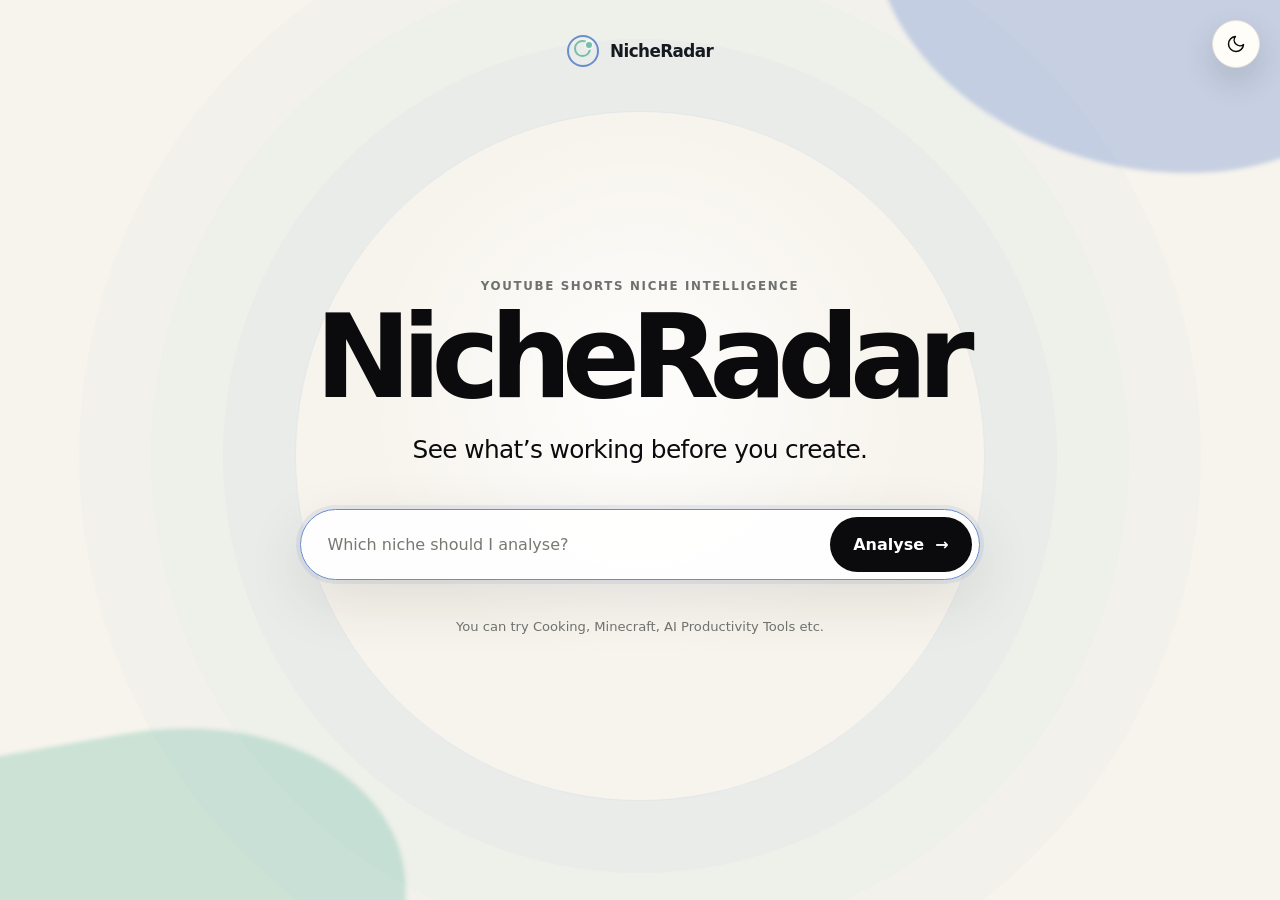
==== frontend/index.html @ 2f698042 "chore: removed unfinished navigation items" ====
<!doctype html>
<html lang="en">
  <head>
    <meta charset="UTF-8" />
    <meta name="viewport" content="width=device-width, initial-scale=1" />
    <meta
      name="description"
      content="NicheRadar reveals the YouTube Shorts performing best in a niche."
    />
    <title>NicheRadar</title>

    <script>
      (() => {
        const storageKey = "nicheradar-theme";
        const systemTheme = window.matchMedia(
          "(prefers-color-scheme: dark)",
        ).matches
          ? "dark"
          : "light";

        try {
          const savedTheme = window.localStorage.getItem(storageKey);

          document.documentElement.dataset.theme =
            savedTheme === "light" || savedTheme === "dark"
              ? savedTheme
              : systemTheme;
        } catch {
          document.documentElement.dataset.theme = systemTheme;
        }
      })();
    </script>

    <link rel="stylesheet" href="styles.css" />
    <script src="app.js" defer></script>
  </head>

  <body>
    <button
      id="theme-toggle"
      class="theme-toggle"
      type="button"
      aria-label="Switch to dark mode"
      aria-pressed="false"
      title="Switch to dark mode"
    >
      <svg
        class="theme-icon theme-icon-sun"
        viewBox="0 0 24 24"
        aria-hidden="true"
      >
        <circle cx="12" cy="12" r="4"></circle>
        <path
          d="
            M12 2v2
            M12 20v2
            M4.93 4.93l1.42 1.42
            M17.66 17.66l1.41 1.41
            M2 12h2
            M20 12h2
            M4.93 19.07l1.42-1.41
            M17.66 6.34l1.41-1.41
          "
        ></path>
      </svg>

      <svg
        class="theme-icon theme-icon-moon"
        viewBox="0 0 24 24"
        aria-hidden="true"
      >
        <path
          d="
            M21 12.79
            A9 9 0 1 1 11.21 3
            A7 7 0 0 0 21 12.79
          "
        ></path>
      </svg>
    </button>

    <main>
      <section id="landing-view" class="landing-view" aria-labelledby="landing-title">
        <div class="landing-blob landing-blob-blue" aria-hidden="true"></div>
        <div class="landing-blob landing-blob-green" aria-hidden="true"></div>

        <header class="landing-header">
          <a class="brand" href="#" aria-label="NicheRadar home">
            <span class="radar-mark" aria-hidden="true"><span></span></span>
            <span>NicheRadar</span>
          </a>
        </header>

        <div class="landing-content">
          <div class="radar-rings" aria-hidden="true"></div>
          <p class="eyebrow">YouTube Shorts niche intelligence</p>
          <h1 id="landing-title">NicheRadar</h1>
          <p class="tagline">See what&rsquo;s working before you create.</p>

          <form id="niche-form" class="niche-form" novalidate>
            <label class="sr-only" for="niche-input">
              Which niche should I analyse?
            </label>
            <input
              id="niche-input"
              name="niche"
              type="text"
              placeholder="Which niche should I analyse?"
              autocomplete="off"
              autofocus
            />
            <button id="start-analysis-button" type="submit">
              <span id="start-analysis-button-label" class="start-analysis-label">
                Analyse
              </span>
              <span class="button-arrow" aria-hidden="true">&rarr;</span>
            </button>
          </form>

          <p id="form-error" class="form-error" role="alert"></p>
          <p class="search-hint">You can try Cooking, Minecraft, AI Productivity Tools etc.</p>
        </div>
      </section>

      <section id="review-view" class="review-view" aria-labelledby="review-title" hidden>
        <div class="review-shell">
          <header class="review-header">
            <a class="brand" href="#" data-home-link aria-label="NicheRadar home">
              <span class="radar-mark" aria-hidden="true"><span></span></span>
              <span>NicheRadar</span>
            </a>
            <button id="review-back-button" class="quiet-button" type="button">
              &larr; Change niche
            </button>
          </header>

          <div class="review-card">
            <p class="eyebrow">One quick check</p>
            <h1 id="review-title">Shape the search</h1>
            <p class="review-intro">
              Your original niche stays locked. Keep any of the suggested searches,
              remove the ones you do not need, or add your own — up to five in total.
            </p>

            <form id="query-review-form" novalidate>
              <div class="review-summary">
                <div>
                  <span>Analysing</span>
                  <strong id="review-niche">Marvel</strong>
                </div>
                <p id="query-count" aria-live="polite">1 to 5 queries allowed</p>
              </div>

              <div id="review-query-list" class="review-query-list"></div>

              <div class="add-query-row">
                <label class="sr-only" for="new-query-input">Add another query</label>
                <input
                  id="new-query-input"
                  type="text"
                  placeholder="Add a different search angle"
                  autocomplete="off"
                />
                <button id="add-query-button" type="button">Add query</button>
              </div>

              <p id="review-error" class="form-error review-error" role="alert"></p>

              <button id="run-analysis-button" class="run-analysis-button" type="submit">
                <span id="run-analysis-button-label">Use these queries</span>
                <span aria-hidden="true">&rarr;</span>
              </button>
            </form>
          </div>
        </div>
      </section>

      <dialog
        id="relevance-dialog"
        class="relevance-dialog"
        aria-labelledby="relevance-dialog-title"
        aria-describedby="relevance-dialog-description"
      >
        <div class="relevance-dialog-card">
          <p class="eyebrow">Query check</p>

          <h2 id="relevance-dialog-title">
            No clear relation found
          </h2>

          <p
            id="relevance-dialog-description"
            class="relevance-dialog-description"
          >
            One or more searches may not be related to your original niche.
          </p>

          <div
            id="relevance-warning-list"
            class="relevance-warning-list"
          ></div>

          <p class="relevance-dialog-note">
            Keeping unrelated searches may make the final results less useful.
          </p>

          <div class="relevance-dialog-actions">
            <button
              id="edit-relevance-queries-button"
              class="quiet-button"
              type="button"
            >
              Back to queries
            </button>

            <button
              id="continue-despite-warning-button"
              class="continue-warning-button"
              type="button"
            >
              Continue anyway
              <span aria-hidden="true">&rarr;</span>
            </button>
          </div>
        </div>
      </dialog>

      <section id="dashboard-view" class="dashboard-view" hidden>
        <aside class="sidebar">
          <a class="brand" href="#" aria-label="NicheRadar home">
            <span class="radar-mark" aria-hidden="true"><span></span></span>
            <span>NicheRadar</span>
          </a>

          <nav class="sidebar-nav" aria-label="NicheRadar navigation">
            <button id="new-analysis-button" class="new-analysis-button" type="button">
              <span aria-hidden="true">+</span>
              New analysis
            </button>
            <button class="nav-button active" type="button">
              <span aria-hidden="true"></span>
              Results
            </button>
          </nav>

          <button class="about-button" type="button">
            <span aria-hidden="true">i</span>
            About
          </button>
        </aside>

        <div class="dashboard-content">
          <header class="dashboard-header">
            <div>
              <p class="eyebrow">Niche analysis</p>
              <h1 id="dashboard-title">Marvel</h1>
              <p>What&rsquo;s moving in this niche right now.</p>
            </div>
            <button id="mobile-new-analysis" class="mobile-new-analysis" type="button">
              New analysis
            </button>
          </header>

          <section class="query-section" aria-labelledby="query-heading">
            <div class="section-heading">
              <h2 id="query-heading">Search queries used</h2>
              <span id="approved-query-count">0 approved</span>
            </div>
            <div id="query-list" class="query-list"></div>
          </section>

          <section
            class="score-panel"
            aria-labelledby="score-panel-heading"
          >
            <h2
              id="score-panel-heading"
              class="eyebrow score-panel-heading"
            >
              Niche virality
            </h2>

            <div class="score-overview">
              <article class="score-column virality-score-column">
                <div class="score-name-row">
                  <h3>Virality Score</h3>

                  <span class="score-info">
                    <button
                      class="score-info-button"
                      type="button"
                      aria-label="What is the Virality Score?"
                      aria-describedby="virality-score-tooltip"
                    >
                      i
                    </button>

                    <span
                      id="virality-score-tooltip"
                      class="score-tooltip"
                      role="tooltip"
                    >
                      Measures current niche momentum using breakout activity,
                      viewing velocity, exceptional performances and creator
                      diversity.
                    </span>
                  </span>
                </div>

                <div class="score-number">
                  <strong id="virality-score-value">—</strong>
                  <span>/ 100</span>
                </div>

                <p
                  id="virality-score-label"
                  class="score-status virality-score-status"
                >
                  Waiting for results
                </p>

                <div
                  id="virality-score-progress"
                  class="score-progress"
                  role="progressbar"
                  aria-label="Virality Score"
                  aria-valuemin="0"
                  aria-valuemax="100"
                  aria-valuenow="0"
                >
                  <span id="virality-score-progress-fill"></span>
                </div>
              </article>

              <div class="score-divider" aria-hidden="true"></div>

              <article class="score-column confidence-score-column">
                <div class="score-name-row">
                  <h3>Confidence Score</h3>

                  <span class="score-info score-info-right">
                    <button
                      class="score-info-button confidence-info-button"
                      type="button"
                      aria-label="What is the Confidence Score?"
                      aria-describedby="confidence-score-tooltip"
                    >
                      i
                    </button>

                    <span
                      id="confidence-score-tooltip"
                      class="score-tooltip"
                      role="tooltip"
                    >
                      Shows how reliable the virality score is based on the
                      amount and completeness of the data analysed.
                    </span>
                  </span>
                </div>

                <div class="score-number confidence-score-number">
                  <strong id="confidence-score-value">—</strong>
                  <span>/ 100</span>
                </div>

                <p
                  id="confidence-score-label"
                  class="score-status confidence-score-status"
                >
                  Waiting for results
                </p>

                <div
                  id="confidence-score-progress"
                  class="score-progress confidence-score-progress"
                  role="progressbar"
                  aria-label="Confidence Score"
                  aria-valuemin="0"
                  aria-valuemax="100"
                  aria-valuenow="0"
                >
                  <span id="confidence-score-progress-fill"></span>
                </div>
              </article>
            </div>

            <p id="virality-score-summary" class="virality-score-summary">
              NicheRadar will summarise the current niche momentum here.
            </p>

            <details id="score-breakdown" class="score-breakdown">
              <summary>
                <span class="show-breakdown-label">
                  View score breakdown
                </span>

                <span class="hide-breakdown-label">
                  Hide score breakdown
                </span>

                <span class="breakdown-chevron" aria-hidden="true">
                  &#8964;
                </span>
              </summary>

              <div class="score-breakdown-grid">
                <article class="breakdown-item">
                  <div class="breakdown-heading">
                    <h3>Breakout opportunity</h3>

                    <strong>
                      <span id="breakout-score-points">0</span>/40
                    </strong>
                  </div>

                  <p id="breakout-score-detail">
                    No breakout information available.
                  </p>
                </article>

                <article class="breakdown-item">
                  <div class="breakdown-heading">
                    <h3>View velocity</h3>

                    <strong>
                      <span id="velocity-score-points">0</span>/30
                    </strong>
                  </div>

                  <p id="velocity-score-detail">
                    No viewing-velocity information available.
                  </p>
                </article>

                <article class="breakdown-item">
                  <div class="breakdown-heading">
                    <h3>Exceptional performance</h3>

                    <strong>
                      <span id="exceptional-score-points">0</span>/15
                    </strong>
                  </div>

                  <p id="exceptional-score-detail">
                    No exceptional-performance information available.
                  </p>
                </article>

                <article class="breakdown-item">
                  <div class="breakdown-heading">
                    <h3>Creator diversity</h3>

                    <strong>
                      <span id="diversity-score-points">0</span>/15
                    </strong>
                  </div>

                  <p id="diversity-score-detail">
                    No creator-diversity information available.
                  </p>
                </article>
              </div>
            </details>
          </section>

          <section class="stats-grid" aria-label="Analysis highlights">
            <article class="stat-card videos-stat">
              <span class="stat-icon mixed-icon" aria-hidden="true">&#9673;</span>
              <div>
                <p>Videos considered</p>
                <strong id="videos-considered-count">0</strong>
              </div>
            </article>
            <article class="stat-card breakout-stat">
              <span class="stat-icon breakout-icon" aria-hidden="true">&#8599;</span>
              <div>
                <p>Breakout highlights</p>
                <strong id="breakout-count">0</strong>
              </div>
            </article>
            <article class="stat-card exceptional-stat">
              <span class="stat-icon exceptional-icon" aria-hidden="true">&#9733;</span>
              <div>
                <p>Exceptional highlights</p>
                <strong id="exceptional-count">0</strong>
              </div>
            </article>
          </section>

          <section class="results-section" aria-labelledby="results-heading">
            <div class="results-heading-row">
              <div>
                <p class="eyebrow">Ranked by views per day</p>
                <h2 id="results-heading">Top-performing Short candidates</h2>
              </div>

              <div class="color-legend" aria-label="Performance color legend">
                <span class="breakout-key"><i></i>Breakout</span>
                <span class="exceptional-key"><i></i>Exceptional</span>
              </div>
            </div>

            <div class="results-table" role="table" aria-label="Top video results">
              <div class="table-header" role="row">
                <span>Rank</span>
                <span>Video</span>
                <span>Views</span>
                <span>Views/day</span>
                <span>Subscribers</span>
                <span>Multiplier</span>
              </div>
              <div id="result-list" class="result-list"></div>
            </div>
          </section>
        </div>
      </section>
    </main>
  </body>
</html>
---- frontend/styles.css ----
:root {
  color-scheme: light;

  --ink: #0b0b0d;
  --muted: #6f716f;
  --canvas: #f7f4ed;
  --panel: #fffdf8;
  --line: #e5e0d6;
  --exceptional: #6b8cce;
  --exceptional-soft: #dfe8f8;
  --breakout: #78c0a8;
  --breakout-soft: #deeee7;
    /*
   * Virality and Confidence Score colours.
   *
   * Virality reuses the existing breakout green.
   * Confidence uses a warm gold that remains readable in both themes.
   */
  --confidence: #d6b56d;
  --confidence-soft: #f3e8c7;
  --confidence-text: #76570f;
  --score-track: #d8ddd9;
  --tooltip-surface: #242428;
  --tooltip-text: #fffdf8;
  --inverse-text: #ffffff;
  --thumbnail-detail: #ffffff;
  --floating-shadow: rgba(11, 11, 13, 0.14);
  --field-background: #ffffff;
  --field-text: #0b0b0d;
  --field-placeholder: #777971;
  --field-caret: #0b0b0d;
  --sidebar-surface: rgba(255, 253, 248, 0.72);
  --danger: #8d423c;
  --danger-soft: #f2e7e1;
  --landing-glow: rgba(255, 255, 255, 0.86);
  --search-surface: rgba(255, 255, 255, 0.94);
  --search-border: rgba(11, 11, 13, 0.12);
  --search-shadow: 0 20px 60px rgba(58, 53, 42, 0.12);
  --search-focus-shadow:
    0 20px 60px rgba(58, 53, 42, 0.12),
    0 0 0 4px rgba(107, 140, 206, 0.13);
  --search-button-background: #0b0b0d;
  --search-button-hover: #242428;
  --search-button-text: #ffffff;
  --search-button-divider: transparent;
  --review-surface: rgba(255, 253, 248, 0.94);
  --review-shadow: 0 28px 80px rgba(58, 53, 42, 0.1);
  --exceptional-text: #344e82;
  --breakout-text: #315f50;
  --navigation-text: #4c4d4b;
  --query-chip-text: #555653;
  --error-text: #9c3f3f;
  --locked-gradient-angle: 100deg;
  --locked-exceptional-border: rgba(107, 140, 206, 0.28);
  --locked-breakout-border: rgba(120, 192, 168, 0.5);
}

html[data-theme="dark"] {
  color-scheme: dark;

  --ink: #f7f4ed;
  --muted: #b8b4aa;
  --canvas: #0b0b0d;
  --panel: #151518;
  --line: #353238;
  --exceptional-soft: #202c45;
  --breakout-soft: #1e3831;
  --inverse-text: #1b1b1f;
  --floating-shadow: rgba(0, 0, 0, 0.4);
  --field-background: #0b0b0d;
  --field-text: #f7f4ed;
  --field-placeholder: #92938d;
  --field-caret: #f7f4ed;
  --sidebar-surface: rgba(21, 21, 24, 0.96);
  --danger: #ff9b8f;
  --danger-soft: rgba(141, 66, 60, 0.28);
  --landing-glow: rgba(247, 244, 237, 0.08);
  --search-surface: #0b0b0d;
  --search-border: #353238;
  --search-shadow: none;
  --search-focus-shadow: 0 0 0 4px rgba(107, 140, 206, 0.18);
  --search-button-background: #0b0b0d;
  --search-button-hover: #151518;
  --search-button-text: #f7f4ed;
  --search-button-divider: #353238;
  --review-surface: #151518;
  --review-shadow: 0 1.5rem 4rem rgba(0, 0, 0, 0.4);
  --exceptional-text: #6b8cce;
  --breakout-text: #78c0a8;
  --navigation-text: #b8b4aa;
  --query-chip-text: #f7f4ed;
  --error-text: #ff9b8f;
  --locked-gradient-angle: 90deg;
  --locked-exceptional-border: rgba(107, 140, 206, 0.5);
  --locked-breakout-border: rgba(120, 192, 168, 0.55);
  --confidence-soft: #3b321e;
  --confidence-text: #d6b56d;
  --score-track: #2b2c2f;
  --tooltip-surface: #242428;
  --tooltip-text: #f7f4ed;
}

* {
  box-sizing: border-box;
}

html {
  background: var(--canvas);
}

body {
  margin: 0;
  background: var(--canvas);
  color: var(--ink);
  font-family:
    Inter,
    ui-sans-serif,
    system-ui,
    -apple-system,
    BlinkMacSystemFont,
    "Segoe UI",
    sans-serif;
}

button,
input {
  font: inherit;
}

button {
  color: inherit;
}

[hidden] {
  display: none !important;
}

.sr-only {
  position: absolute;
  width: 1px;
  height: 1px;
  padding: 0;
  margin: -1px;
  overflow: hidden;
  clip: rect(0, 0, 0, 0);
  white-space: nowrap;
  border: 0;
}

.brand {
  display: inline-flex;
  align-items: center;
  gap: 0.7rem;
  color: var(--ink);
  font-size: 1.05rem;
  font-weight: 750;
  letter-spacing: -0.035em;
  text-decoration: none;
}

.radar-mark {
  position: relative;
  display: inline-grid;
  width: 2rem;
  height: 2rem;
  place-items: center;
  border: 2px solid var(--exceptional);
  border-radius: 50%;
  box-shadow: inset 0 0 0 5px var(--canvas);
}

.radar-mark::before {
  width: 0.8rem;
  height: 0.8rem;
  border: 2px solid var(--breakout);
  border-radius: 50%;
  content: "";
}

.radar-mark::after {
  position: absolute;
  top: 0.18rem;
  right: 0.15rem;
  width: 0.38rem;
  height: 0.38rem;
  background: var(--breakout);
  border: 2px solid var(--panel);
  border-radius: 50%;
  content: "";
}

.landing-view {
  position: relative;
  min-height: 100vh;
  overflow: hidden;
  background:
    radial-gradient(
      circle at 50% 44%,
      var(--landing-glow),
      transparent 34%
    ),
    var(--canvas);
}

.landing-header {
  position: relative;
  z-index: 2;
  display: flex;
  justify-content: center;
  padding: 2.2rem 5vw;
}

.landing-content {
  position: relative;
  z-index: 2;
  display: flex;
  width: min(820px, 88vw);
  min-height: calc(100vh - 7rem);
  margin: 0 auto;
  padding: 3rem 0 8rem;
  flex-direction: column;
  align-items: center;
  justify-content: center;
  text-align: center;
}

.radar-rings {
  position: absolute;
  z-index: -1;
  width: min(690px, 85vw);
  aspect-ratio: 1;
  border: 1px solid rgba(107, 140, 206, 0.12);
  border-radius: 50%;
  box-shadow:
    0 0 0 72px rgba(107, 140, 206, 0.045),
    0 0 0 144px rgba(120, 192, 168, 0.035),
    0 0 0 216px rgba(107, 140, 206, 0.025);
}

.landing-blob {
  position: absolute;
  z-index: 0;
  width: 42vw;
  height: 30vw;
  opacity: 0.34;
  filter: blur(2px);
}

.landing-blob-blue {
  top: -17vw;
  right: -10vw;
  background: var(--exceptional);
  border-radius: 44% 0 58% 62%;
  transform: rotate(14deg);
}

.landing-blob-green {
  bottom: -17vw;
  left: -10vw;
  background: var(--breakout);
  border-radius: 0 48% 55% 42%;
  transform: rotate(-10deg);
}

.eyebrow {
  margin: 0 0 0.7rem;
  color: var(--muted);
  font-size: 0.74rem;
  font-weight: 750;
  letter-spacing: 0.14em;
  text-transform: uppercase;
}

.landing-content h1 {
  margin: 0;
  font-size: clamp(4.2rem, 9vw, 8.6rem);
  font-weight: 780;
  letter-spacing: -0.085em;
  line-height: 0.92;
}

.tagline {
  margin: 1.6rem 0 2.8rem;
  font-size: clamp(1.15rem, 2.1vw, 1.55rem);
  letter-spacing: -0.025em;
}

.niche-form {
  display: flex;
  width: min(680px, 100%);
  padding: 0.45rem;
  overflow: hidden;
  background: var(--search-surface);
  border: 1px solid var(--search-border);
  border-radius: 999px;
  box-shadow: var(--search-shadow);
}

.niche-form:focus-within {
  border-color: var(--exceptional);
  box-shadow: var(--search-focus-shadow);
}

.niche-form input {
  min-width: 0;
  padding: 0 1.2rem;
  flex: 1;
  background: transparent;
  border: 0;
  color: var(--field-text);
  caret-color: var(--field-caret);
  font-size: 1rem;
  outline: 0;
}

.niche-form input::placeholder {
  color: var(--field-placeholder);
  opacity: 1;
}

.niche-form button {
  display: inline-flex;
  min-height: 3.4rem;
  padding: 0 1.45rem;
  align-items: center;
  gap: 0.7rem;
  background: var(--search-button-background);
  border: 0;
  border-radius: 999px;
  box-shadow: inset 1px 0 0 var(--search-button-divider);
  color: var(--search-button-text);
  cursor: pointer;
  font-weight: 700;
  transition:
    transform 160ms ease,
    background 160ms ease;
}

.niche-form button:hover {
  background: var(--search-button-hover);
  transform: translateY(-1px);
}

.niche-form button:disabled {
  cursor: wait;
  opacity: 0.68;
  transform: none;
}

.form-error {
  min-height: 1.25rem;
  margin: 1rem 0 0;
  color: var(--error-text);
  font-size: 0.88rem;
  font-weight: 650;
}

.search-hint {
  margin: 0.2rem 0 0;
  color: var(--muted);
  font-size: 0.82rem;
}

.review-view {
  min-height: 100vh;
  padding: 2rem clamp(1rem, 5vw, 5rem) 4rem;
  background:
    radial-gradient(
      circle at 8% 12%,
      rgba(120, 192, 168, 0.18),
      transparent 26%
    ),
    radial-gradient(
      circle at 92% 88%,
      rgba(107, 140, 206, 0.16),
      transparent 29%
    ),
    var(--canvas);
}

.review-shell {
  width: min(860px, 100%);
  margin: 0 auto;
}

.review-header {
  display: flex;
  align-items: center;
  justify-content: space-between;
  gap: 1rem;
}

.quiet-button {
  padding: 0.65rem 0.9rem;
  background: transparent;
  border: 1px solid var(--line);
  border-radius: 999px;
  color: var(--muted);
  cursor: pointer;
  font-size: 0.84rem;
  font-weight: 650;
}

.quiet-button:hover {
  background: var(--panel);
  color: var(--ink);
}

.review-card {
  margin-top: clamp(2rem, 7vh, 5rem);
  padding: clamp(1.5rem, 5vw, 3.8rem);
  background: var(--review-surface);
  border: 1px solid var(--line);
  border-radius: 2rem;
  box-shadow: var(--review-shadow);
}

.review-card h1 {
  margin: 0;
  font-size: clamp(2.8rem, 7vw, 5.2rem);
  letter-spacing: -0.07em;
  line-height: 0.96;
}

.review-intro {
  max-width: 620px;
  margin: 1.1rem 0 2.2rem;
  color: var(--muted);
  line-height: 1.65;
}

.review-summary {
  display: flex;
  padding: 1rem 1.1rem;
  align-items: center;
  justify-content: space-between;
  gap: 1rem;
  background: linear-gradient(
    100deg,
    var(--breakout-soft),
    var(--exceptional-soft)
  );
  border-radius: 1rem;
}

.review-summary div {
  display: flex;
  flex-direction: column;
  gap: 0.15rem;
}

.review-summary span,
.review-summary p {
  margin: 0;
  color: var(--muted);
  font-size: 0.76rem;
}

.review-summary strong {
  font-size: 1.05rem;
  text-transform: capitalize;
}

.review-query-list {
  display: grid;
  margin-top: 1.2rem;
  gap: 0.65rem;
}

.review-query-item {
  display: grid;
  grid-template-columns: 2rem minmax(0, 1fr) auto;
  align-items: center;
  gap: 0.7rem;
}

.query-number {
  display: grid;
  width: 2rem;
  height: 2rem;
  place-items: center;
  background: var(--exceptional-soft);
  border-radius: 50%;
  color: var(--exceptional-text);
  font-size: 0.72rem;
  font-weight: 800;
}

.review-query-item:nth-child(even) .query-number {
  background: var(--breakout-soft);
  color: var(--breakout-text);
}

.review-query-item input,
.add-query-row input {
  width: 100%;
  min-width: 0;
  padding: 0.9rem 1rem;
  background: var(--field-background);
  border: 1px solid var(--line);
  border-radius: 0.85rem;
  color: var(--field-text);
  caret-color: var(--field-caret);
  outline: 0;
}

.review-query-item input::placeholder,
.add-query-row input::placeholder {
  color: var(--field-placeholder);
  opacity: 1;
}

.review-query-item input:focus,
.add-query-row input:focus {
  border-color: var(--exceptional);
  box-shadow: 0 0 0 3px rgba(107, 140, 206, 0.12);
}

.review-query-item input.locked-query-input {
  background: linear-gradient(
    var(--locked-gradient-angle),
    var(--breakout-soft),
    var(--exceptional-soft)
  );
  border-color: var(--locked-exceptional-border);
  color: var(--ink);
  cursor: not-allowed;
  font-weight: 700;
}

.review-query-item input.locked-query-input:focus {
  border-color: var(--locked-exceptional-border);
  box-shadow: none;
}

.locked-query-badge {
  display: inline-flex;
  padding: 0.55rem 0.7rem;
  align-items: center;
  justify-content: center;
  background: var(--breakout-soft);
  border: 1px solid var(--locked-breakout-border);
  border-radius: 0.7rem;
  color: var(--breakout-text);
  font-size: 0.7rem;
  font-weight: 750;
}

.remove-query-button {
  padding: 0.75rem;
  background: transparent;
  border: 0;
  border-radius: 0.7rem;
  color: var(--muted);
  cursor: pointer;
  font-size: 0.8rem;
}

.remove-query-button:hover,
.remove-query-button:focus-visible {
  background: var(--danger-soft);
  color: var(--danger);
}

.add-query-row {
  display: grid;
  margin-top: 0.85rem;
  grid-template-columns: minmax(0, 1fr) auto;
  gap: 0.65rem;
}

.add-query-row button {
  padding: 0 1rem;
  background: var(--breakout-soft);
  border: 1px solid rgba(120, 192, 168, 0.5);
  border-radius: 0.85rem;
  cursor: pointer;
  font-weight: 700;
}

.add-query-row button:disabled {
  cursor: not-allowed;
  opacity: 0.45;
}

.review-error {
  margin-bottom: 0.35rem;
}

.run-analysis-button {
  display: flex;
  width: 100%;
  min-height: 3.5rem;
  padding: 0 1.25rem;
  align-items: center;
  justify-content: center;
  gap: 0.65rem;
  background: var(--ink);
  border: 0;
  border-radius: 999px;
  color: var(--inverse-text);
  cursor: pointer;
  font-weight: 750;
}

.run-analysis-button:disabled {
  cursor: not-allowed;
  opacity: 0.42;
}

.review-query-item input:disabled,
.remove-query-button:disabled,
.quiet-button:disabled {
  cursor: wait;
  opacity: 0.55;
}

.dashboard-view {
  display: grid;
  min-height: 100vh;
  grid-template-columns: 230px minmax(0, 1fr);
}

.sidebar {
  position: sticky;
  top: 0;
  display: flex;
  height: 100vh;
  padding: 2rem 1.35rem;
  flex-direction: column;
  background: var(--sidebar-surface);
  border-right: 1px solid var(--line);
  backdrop-filter: blur(18px);
}

.sidebar .brand {
  padding: 0 0.7rem;
}

.sidebar-nav {
  display: flex;
  margin-top: 3rem;
  flex-direction: column;
  gap: 0.42rem;
}

.sidebar button {
  width: 100%;
  border: 0;
  cursor: pointer;
  text-align: left;
}

.new-analysis-button {
  display: flex;
  margin-bottom: 0.75rem;
  padding: 0.88rem 1rem;
  align-items: center;
  gap: 0.7rem;
  background: var(--ink);
  border-radius: 0.8rem;
  color: var(--inverse-text);
  font-weight: 700;
}

.new-analysis-button > span {
  font-size: 1.2rem;
  font-weight: 400;
}

.nav-button,
.about-button {
  display: flex;
  padding: 0.8rem 1rem;
  align-items: center;
  gap: 0.8rem;
  background: transparent;
  border-radius: 0.75rem;
  color: var(--navigation-text);
  font-size: 0.9rem;
}

.nav-button:hover,
.about-button:hover {
  background: rgba(107, 140, 206, 0.1);
}

.nav-button.active {
  background: var(--exceptional-soft);
  color: var(--ink);
  font-weight: 700;
}

.nav-button > span {
  width: 0.5rem;
  height: 0.5rem;
  background: currentColor;
  border-radius: 50%;
  opacity: 0.62;
}

.about-button {
  margin-top: auto;
}

.about-button > span {
  display: grid;
  width: 1.15rem;
  height: 1.15rem;
  place-items: center;
  border: 1px solid currentColor;
  border-radius: 50%;
  font-size: 0.68rem;
  font-weight: 800;
}

.dashboard-content {
  width: min(1280px, 100%);
  margin: 0 auto;
  padding: 3.4rem clamp(1.5rem, 4vw, 4.5rem) 5rem;
}

.dashboard-header {
  display: flex;
  align-items: flex-start;
  justify-content: space-between;
  gap: 2rem;
}

.dashboard-header h1 {
  margin: 0;
  font-size: clamp(3.1rem, 6vw, 5.8rem);
  font-weight: 780;
  letter-spacing: -0.075em;
  line-height: 0.95;
  text-transform: capitalize;
}

.dashboard-header > div > p:last-child {
  margin: 1rem 0 0;
  color: var(--muted);
}

.mobile-new-analysis {
  display: none;
  padding: 0.75rem 1rem;
  background: var(--ink);
  border: 0;
  border-radius: 999px;
  color: var(--inverse-text);
  cursor: pointer;
  font-weight: 700;
}

.query-section {
  margin-top: 2.4rem;
}

.section-heading {
  display: flex;
  align-items: center;
  justify-content: space-between;
  gap: 1rem;
}

.section-heading h2 {
  margin: 0;
  font-size: 0.86rem;
}

.section-heading > span {
  color: var(--muted);
  font-size: 0.75rem;
}

.query-list {
  display: flex;
  margin-top: 0.8rem;
  flex-wrap: wrap;
  gap: 0.55rem;
}

.query-list span {
  padding: 0.56rem 0.8rem;
  background: var(--panel);
  border: 1px solid var(--line);
  border-radius: 999px;
  color: var(--query-chip-text);
  font-size: 0.76rem;
}

/*
 * Virality and Confidence Score panel
 */

.score-panel {
  margin-top: 2.2rem;
  padding: 1.6rem 1.7rem;
  background: var(--panel);
  border: 1px solid var(--line);
  border-radius: 1.2rem;
}

.score-panel-heading {
  margin-bottom: 1.15rem;
}

/*
 * Place the two overall scores next to each other.
 *
 * The narrow middle column belongs to the divider.
 */
.score-overview {
  display: grid;
  grid-template-columns:
    minmax(0, 1fr)
    1px
    minmax(0, 1fr);
  align-items: stretch;
  gap: 1.6rem;
}

.score-column {
  min-width: 0;
}

.score-divider {
  width: 1px;
  background: var(--line);
}

/*
 * Keep the score name and its information button together.
 */
.score-name-row {
  display: flex;
  align-items: center;
  gap: 0.5rem;
}

.score-name-row h3 {
  margin: 0;
  font-size: 0.92rem;
  font-weight: 700;
}

/*
 * Information tooltip
 *
 * .score-info is the positioning container.
 * The tooltip is positioned relative to this small container instead
 * of relative to the entire page.
 */
.score-info {
  position: relative;
  display: inline-flex;
  flex: 0 0 auto;
}

/*
 * The visible circular "i" button.
 */
.score-info-button {
  display: grid;
  width: 1.3rem;
  height: 1.3rem;
  padding: 0;
  place-items: center;
  background: transparent;
  border: 1px solid var(--breakout);
  border-radius: 50%;
  color: var(--breakout-text);
  cursor: help;
  font-size: 0.68rem;
  font-weight: 800;
  line-height: 1;
}

.confidence-info-button {
  border-color: var(--confidence);
  color: var(--confidence-text);
}

.score-info-button:hover {
  background: var(--breakout-soft);
}

.confidence-info-button:hover {
  background: var(--confidence-soft);
}

.score-info-button:focus-visible {
  outline: 2px solid var(--exceptional);
  outline-offset: 2px;
}

/*
 * The tooltip starts invisible.
 *
 * pointer-events: none means the hidden tooltip cannot block clicks
 * or interfere with nearby dashboard controls.
 */
.score-tooltip {
  position: absolute;
  z-index: 30;
  bottom: calc(100% + 0.7rem);
  left: 50%;
  width: 260px;
  padding: 0.75rem 0.85rem;
  background: var(--tooltip-surface);
  border: 1px solid var(--line);
  border-radius: 0.75rem;
  box-shadow: 0 0.8rem 2rem var(--floating-shadow);
  color: var(--tooltip-text);
  font-size: 0.75rem;
  font-weight: 500;
  line-height: 1.45;
  opacity: 0;
  pointer-events: none;
  transform: translate(-50%, 0.35rem);
  transition:
    opacity 150ms ease,
    transform 150ms ease,
    visibility 150ms ease;
  visibility: hidden;
}

/*
 * The Confidence tooltip is aligned to the right on larger screens.
 * This reduces the chance of it extending outside the panel.
 */
.score-info-right .score-tooltip {
  right: 0;
  left: auto;
  transform: translateY(0.35rem);
}

/*
 * Show the tooltip when:
 * - the mouse is over the information button;
 * - the button receives keyboard or touch focus.
 */
.score-info-button:hover + .score-tooltip,
.score-info-button:focus + .score-tooltip {
  opacity: 1;
  transform: translate(-50%, 0);
  visibility: visible;
}

.score-info-right .score-info-button:hover + .score-tooltip,
.score-info-right .score-info-button:focus + .score-tooltip {
  transform: translateY(0);
}

/*
 * Large score number and "/ 100" suffix.
 */
.score-number {
  display: flex;
  margin-top: 0.55rem;
  align-items: baseline;
  gap: 0.45rem;
}

.score-number strong {
  color: var(--breakout);
  font-size: clamp(2.5rem, 5vw, 3.5rem);
  font-weight: 780;
  letter-spacing: -0.065em;
  line-height: 1;
}

.score-number span {
  color: var(--muted);
  font-size: 1rem;
  font-weight: 650;
}

.confidence-score-number strong {
  color: var(--confidence);
}

/*
 * Human-readable labels such as "Strong" and "High confidence".
 */
.score-status {
  margin: 0.55rem 0 0;
  font-size: 0.82rem;
  font-weight: 750;
}

.virality-score-status {
  color: var(--breakout-text);
}

.confidence-score-status {
  color: var(--confidence-text);
}

/*
 * Progress bars
 *
 * The outer element is the neutral track.
 * JavaScript changes the width of the inner span.
 */
.score-progress {
  height: 0.48rem;
  margin-top: 0.55rem;
  overflow: hidden;
  background: var(--score-track);
  border-radius: 999px;
}

.score-progress > span {
  display: block;
  width: 0;
  height: 100%;
  background: var(--breakout);
  border-radius: inherit;
  transition: width 500ms ease;
}

.confidence-score-progress > span {
  background: var(--confidence);
}

/*
 * Short interpretation underneath both overall scores.
 */
.virality-score-summary {
  margin: 1.35rem 0 0;
  padding-top: 1.1rem;
  border-top: 1px solid var(--line);
  color: var(--muted);
  font-size: 0.86rem;
  line-height: 1.55;
}

/*
 * Collapsible score breakdown
 */

.score-breakdown {
  margin-top: 0.9rem;
}

.score-breakdown summary {
  display: flex;
  width: max-content;
  margin: 0 auto;
  padding: 0.5rem 0.7rem;
  align-items: center;
  gap: 0.45rem;
  border-radius: 0.55rem;
  color: var(--ink);
  cursor: pointer;
  font-size: 0.78rem;
  font-weight: 700;
  list-style: none;
}

.score-breakdown summary::-webkit-details-marker {
  display: none;
}

.score-breakdown summary:hover {
  background: var(--breakout-soft);
}

.score-breakdown summary:focus-visible {
  outline: 2px solid var(--exceptional);
  outline-offset: 2px;
}

/*
 * Only one of these labels appears at a time.
 */
.hide-breakdown-label {
  display: none;
}

.score-breakdown[open] .show-breakdown-label {
  display: none;
}

.score-breakdown[open] .hide-breakdown-label {
  display: inline;
}

/*
 * Rotate the small arrow when the dropdown opens.
 */
.breakdown-chevron {
  display: inline-block;
  color: var(--breakout-text);
  font-size: 1rem;
  transition: transform 180ms ease;
}

.score-breakdown[open] .breakdown-chevron {
  transform: rotate(180deg);
}

/*
 * Four Virality Score components.
 *
 * CSS Grid keeps all four equally sized on larger screens.
 */
.score-breakdown-grid {
  display: grid;
  margin-top: 0.9rem;
  grid-template-columns: repeat(4, minmax(0, 1fr));
  gap: 0.7rem;
}

.breakdown-item {
  min-width: 0;
  padding: 0.95rem;
  background: var(--canvas);
  border: 1px solid var(--line);
  border-radius: 0.85rem;
}

.breakdown-heading {
  display: flex;
  align-items: flex-start;
  justify-content: space-between;
  gap: 0.6rem;
}

.breakdown-heading h3 {
  margin: 0;
  font-size: 0.75rem;
  font-weight: 700;
  line-height: 1.35;
}

.breakdown-heading strong {
  flex: 0 0 auto;
  color: var(--breakout-text);
  font-size: 0.82rem;
}

.breakdown-item p {
  margin: 0.55rem 0 0;
  color: var(--muted);
  font-size: 0.72rem;
  line-height: 1.45;
}

.stats-grid {
  display: grid;
  margin-top: 2.2rem;
  grid-template-columns: repeat(3, minmax(0, 1fr));
  gap: 0.9rem;
}

.stat-card {
  display: flex;
  min-height: 118px;
  padding: 1.35rem;
  align-items: center;
  gap: 1rem;
  background: var(--panel);
  border: 1px solid var(--line);
  border-radius: 1.15rem;
}

.breakout-stat {
  background: linear-gradient(135deg, var(--panel), var(--breakout-soft));
  border-color: rgba(120, 192, 168, 0.42);
}

.exceptional-stat {
  background: linear-gradient(135deg, var(--panel), var(--exceptional-soft));
  border-color: rgba(107, 140, 206, 0.38);
}

.stat-icon {
  display: grid;
  width: 2.8rem;
  height: 2.8rem;
  flex: 0 0 auto;
  place-items: center;
  border-radius: 50%;
  font-size: 1.25rem;
  font-weight: 800;
}

.mixed-icon {
  background: linear-gradient(
    135deg,
    var(--exceptional-soft),
    var(--breakout-soft)
  );
}

.breakout-icon {
  background: var(--breakout);
}

.exceptional-icon {
  background: var(--exceptional);
}

.stat-card p {
  margin: 0 0 0.32rem;
  color: var(--muted);
  font-size: 0.77rem;
}

.stat-card strong {
  font-size: 1.75rem;
  letter-spacing: -0.055em;
}

.results-section {
  margin-top: 3.3rem;
}

.results-heading-row {
  display: flex;
  margin-bottom: 1.1rem;
  align-items: flex-end;
  justify-content: space-between;
  gap: 2rem;
}

.results-heading-row h2 {
  margin: 0;
  font-size: clamp(1.35rem, 2.6vw, 2rem);
  letter-spacing: -0.045em;
}

.color-legend {
  display: flex;
  gap: 0.55rem;
}

.color-legend span {
  display: inline-flex;
  padding: 0.55rem 0.72rem;
  align-items: center;
  gap: 0.5rem;
  border-radius: 0.65rem;
  font-size: 0.74rem;
  font-weight: 680;
}

.color-legend i {
  width: 0.68rem;
  height: 0.68rem;
  border-radius: 0.2rem;
}

.breakout-key {
  background: var(--breakout-soft);
}

.breakout-key i {
  background: var(--breakout);
}

.exceptional-key {
  background: var(--exceptional-soft);
}

.exceptional-key i {
  background: var(--exceptional);
}

.results-table,
.result-list {
  display: flex;
  flex-direction: column;
  gap: 0.62rem;
}

.table-header,
.result-row {
  display: grid;
  grid-template-columns:
    55px minmax(260px, 2.3fr)
    repeat(4, minmax(82px, 0.72fr));
  align-items: center;
  gap: 0.8rem;
}

.table-header {
  padding: 0 1rem 0.25rem;
  color: var(--muted);
  font-size: 0.65rem;
  font-weight: 760;
  letter-spacing: 0.07em;
  text-transform: uppercase;
}

.result-row {
  position: relative;
  min-height: 90px;
  padding: 0.72rem 1rem;
  background: var(--panel);
  border: 1px solid var(--line);
  border-radius: 1rem;
  cursor: pointer;
  transition:
    transform 160ms ease,
    box-shadow 160ms ease;
}

.result-row:hover {
  z-index: 1;
  box-shadow: 0 14px 35px rgba(45, 43, 36, 0.1);
  transform: translateY(-2px);
}

.breakout-row {
  background: var(--breakout-soft);
  border-color: rgba(120, 192, 168, 0.65);
}

.exceptional-row {
  background: var(--exceptional-soft);
  border-color: rgba(107, 140, 206, 0.62);
}

.result-rank {
  font-size: 1.25rem;
  text-align: center;
}

.result-video {
  display: flex;
  min-width: 0;
  align-items: center;
  gap: 0.85rem;
}

.thumbnail {
  position: relative;
  display: grid;
  width: 78px;
  height: 44px;
  flex: 0 0 auto;
  place-items: center;
  overflow: hidden;
  background: linear-gradient(
    145deg,
    rgba(107, 140, 206, 0.72),
    rgba(120, 192, 168, 0.72)
  );
  border-radius: 0.65rem;
}

.thumbnail img {
  display: block;
  width: 100%;
  height: 100%;
  object-fit: cover;
}

.thumbnail-fallback::before,
.thumbnail-fallback::after {
  position: absolute;
  width: 58px;
  height: 58px;
  border: 1px solid rgba(255, 255, 255, 0.45);
  border-radius: 50%;
  content: "";
}

.thumbnail-fallback::after {
  width: 34px;
  height: 34px;
}

.thumbnail-fallback i {
  z-index: 1;
  width: 0;
  height: 0;
  margin-left: 3px;
  border-top: 5px solid transparent;
  border-bottom: 5px solid transparent;
  border-left: 8px solid var(--thumbnail-detail);
}

.thumbnail i {
  z-index: 1;
  width: 0;
  height: 0;
  margin-left: 3px;
  border-top: 5px solid transparent;
  border-bottom: 5px solid transparent;
  border-left: 8px solid var(--thumbnail-detail);
}

.result-video h3 {
  margin: 0;
  overflow: hidden;
  font-size: 0.88rem;
  letter-spacing: -0.018em;
  line-height: 1.25;
  text-overflow: ellipsis;
}

.result-video p {
  margin: 0.35rem 0 0;
  color: var(--muted);
  font-size: 0.72rem;
}

.result-row > span,
.result-row > strong:not(.result-rank) {
  font-size: 0.79rem;
}

.result-row-link {
  position: absolute;
  z-index: 2;
  inset: 0;
  border-radius: inherit;
}

.result-row-link:focus-visible {
  outline: 3px solid var(--exceptional);
  outline-offset: 3px;
}

.empty-results {
  margin: 0;
  padding: 2.5rem 1.5rem;
  background: var(--panel);
  border: 1px dashed var(--line);
  border-radius: 1rem;
  color: var(--muted);
  text-align: center;
}

/* Global light/dark theme control. */
.theme-toggle {
  position: fixed;
  z-index: 1000;
  top: 1.25rem;
  right: 1.25rem;

  display: grid;
  width: 3rem;
  height: 3rem;
  padding: 0;
  place-items: center;

  background: var(--panel);
  border: 1px solid var(--line);
  border-radius: 50%;
  box-shadow: 0 0.8rem 2rem var(--floating-shadow);
  color: var(--ink);

  cursor: pointer;

  transition:
    background-color 180ms ease,
    border-color 180ms ease,
    color 180ms ease,
    transform 180ms ease,
    box-shadow 180ms ease;
}

.theme-toggle:hover {
  border-color: var(--exceptional);
  transform: translateY(-2px);
}

.theme-toggle:active {
  transform: translateY(0);
}

.theme-toggle:focus-visible {
  outline: 3px solid var(--exceptional);
  outline-offset: 3px;
}

.theme-icon {
  grid-area: 1 / 1;
  width: 1.25rem;
  height: 1.25rem;

  fill: none;
  stroke: currentColor;
  stroke-linecap: round;
  stroke-linejoin: round;
  stroke-width: 1.8;

  transition:
    opacity 180ms ease,
    transform 180ms ease;
}

.theme-icon-sun {
  opacity: 0;
  transform: rotate(-35deg) scale(0.7);
}

.theme-icon-moon {
  opacity: 1;
  transform: rotate(0) scale(1);
}

html[data-theme="dark"] .theme-icon-sun {
  opacity: 1;
  transform: rotate(0) scale(1);
}

html[data-theme="dark"] .theme-icon-moon {
  opacity: 0;
  transform: rotate(35deg) scale(0.7);
}

@media (max-width: 1050px) {
  .dashboard-view {
    grid-template-columns: 190px minmax(0, 1fr);
  }

  .table-header {
    display: none;
  }

  .result-row {
    grid-template-columns:
      42px minmax(220px, 1fr)
      repeat(4, minmax(72px, 0.55fr));
  }
}

@media (max-width: 780px) {
  .dashboard-view {
    display: block;
  }

  .sidebar {
    display: none;
  }

  .dashboard-content {
    padding-top: 2rem;
  }

  .mobile-new-analysis {
    display: inline-flex;
  }

  .stats-grid {
    grid-template-columns: 1fr;
  }

  .results-heading-row {
    align-items: flex-start;
    flex-direction: column;
  }

  .result-row {
    grid-template-columns: 36px minmax(0, 1fr);
    padding: 0.8rem;
  }

  .result-row > span,
  .result-row > strong:not(.result-rank) {
    display: none;
  }
}

@media (max-width: 640px) {
  .theme-toggle {
    top: 0.85rem;
    right: 0.85rem;
    width: 2.75rem;
    height: 2.75rem;
  }
}

@media (max-width: 560px) {
  .landing-header {
    justify-content: flex-start;
    padding: 1.5rem;
  }

  .landing-content {
    width: calc(100% - 2rem);
    padding-bottom: 5rem;
  }

  .landing-content h1 {
    font-size: clamp(3.5rem, 19vw, 5.2rem);
  }

  .tagline {
    margin-bottom: 2rem;
  }

  .niche-form {
    padding: 0.35rem;
  }

  .niche-form input {
    padding-left: 0.85rem;
    font-size: 0.88rem;
  }

  .niche-form button {
    min-height: 3rem;
    padding: 0 1rem;
    font-size: 0;
  }

  .niche-form button .start-analysis-label {
    display: none;
  }

  .niche-form button .button-arrow {
    font-size: 1.2rem;
  }

  .review-view {
    padding: 1.25rem 1rem 2.5rem;
  }

  .review-header {
    align-items: flex-start;
  }

  .review-card {
    margin-top: 2rem;
    padding: 1.35rem;
    border-radius: 1.35rem;
  }

  .review-summary {
    align-items: flex-start;
    flex-direction: column;
  }

  .review-query-item {
    grid-template-columns: 1.8rem minmax(0, 1fr) auto;
    gap: 0.4rem;
  }

  .query-number {
    width: 1.8rem;
    height: 1.8rem;
  }

  .remove-query-button {
    padding-right: 0.25rem;
    padding-left: 0.25rem;
    font-size: 0;
  }

  .remove-query-button::after {
    content: "\00d7";
    font-size: 1.3rem;
  }

  .add-query-row {
    grid-template-columns: 1fr;
  }

  .add-query-row button {
    min-height: 3rem;
  }

  .dashboard-header h1 {
    font-size: 3rem;
  }

  .dashboard-content {
    padding-right: 1rem;
    padding-left: 1rem;
  }

  .color-legend {
    width: 100%;
  }

  .color-legend span {
    flex: 1;
    justify-content: center;
  }

  .thumbnail {
    width: 64px;
    height: 36px;
  }

  .result-video h3 {
    font-size: 0.8rem;
  }
}

@media (prefers-reduced-motion: reduce) {
  *,
  *::before,
  *::after {
    scroll-behavior: auto !important;
    transition-duration: 0.01ms !important;
  }
}

/* Query-relevance warning popup */

.relevance-dialog {
  width: min(620px, calc(100vw - 2rem));
  max-height: calc(100vh - 2rem);
  padding: 0;
  overflow: auto;
  background: var(--panel);
  border: 1px solid var(--line);
  border-radius: 1.75rem;
  color: var(--ink);
  box-shadow: 0 2rem 6rem rgba(0, 0, 0, 0.28);
}

.relevance-dialog::backdrop {
  background: rgba(7, 8, 12, 0.72);
  backdrop-filter: blur(7px);
}

.relevance-dialog-card {
  padding: clamp(1.5rem, 5vw, 2.7rem);
}

.relevance-dialog-card h2 {
  margin: 0.25rem 0 0;
  font-size: clamp(2rem, 6vw, 3.2rem);
  letter-spacing: -0.055em;
  line-height: 1;
}

.relevance-dialog-description {
  margin: 1rem 0 1.4rem;
  color: var(--muted);
  line-height: 1.6;
}

.relevance-warning-list {
  display: grid;
  gap: 0.7rem;
}

.relevance-warning-item {
  display: grid;
  padding: 1rem;
  grid-template-columns: minmax(0, 1fr) auto;
  align-items: center;
  gap: 1rem;
  background: var(--canvas);
  border: 1px solid var(--line);
  border-radius: 1rem;
}

.relevance-warning-copy {
  min-width: 0;
}

.relevance-warning-query {
  display: block;
  overflow-wrap: anywhere;
  color: var(--ink);
  font-size: 1rem;
}

.relevance-warning-reason {
  margin: 0.35rem 0 0;
  color: var(--muted);
  font-size: 0.86rem;
  line-height: 1.45;
}

.relevance-warning-remove-button {
  align-self: center;
  justify-self: end;
  font-size: 0.8rem;
}

.relevance-warning-remove-button::after {
  content: none;
}

.relevance-dialog-note {
  margin: 1rem 0 0;
  color: var(--muted);
  font-size: 0.82rem;
  line-height: 1.5;
}

.relevance-dialog-actions {
  display: flex;
  margin-top: 1.5rem;
  justify-content: flex-end;
  gap: 0.7rem;
}

.continue-warning-button {
  display: inline-flex;
  min-height: 2.8rem;
  padding: 0 1.1rem;
  align-items: center;
  justify-content: center;
  gap: 0.55rem;
  background: var(--ink);
  border: 1px solid var(--ink);
  border-radius: 999px;
  color: var(--inverse-text);
  cursor: pointer;
  font-weight: 750;
}

.continue-warning-button:hover {
  transform: translateY(-1px);
}

@media (max-width: 600px) {
  .relevance-warning-item {
    grid-template-columns: minmax(0, 1fr) auto;
  }

  .relevance-dialog-actions {
    flex-direction: column;
  }

  .relevance-dialog-actions button {
    width: 100%;
  }

  .relevance-warning-remove-button {
    width: auto;
    font-size: 0.8rem;
  }
}
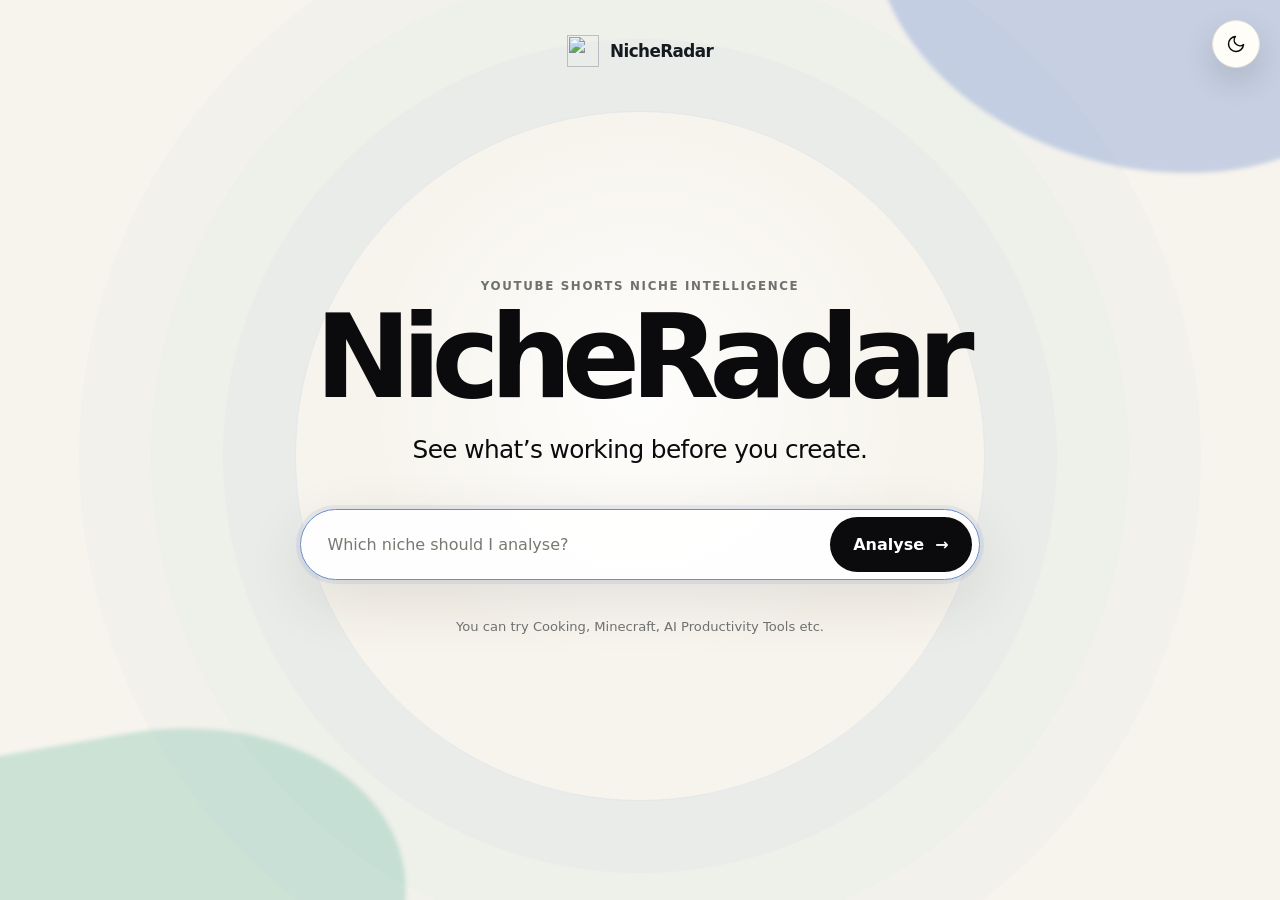
==== commit 680d94a4: "feat: refresh NicheRadar branding" ====
--- a/frontend/index.html
+++ b/frontend/index.html
@@ -9,12 +9,17 @@
     />
     <title>NicheRadar</title>
 
+    <link
+      rel="icon"
+      type="image/svg+xml"
+      href="/assets/nicheradar-mark.svg"
+    />
+
     <script>
       (() => {
         const storageKey = "nicheradar-theme";
-        const systemTheme = window.matchMedia(
-          "(prefers-color-scheme: dark)",
-        ).matches
+        const systemTheme = window.matchMedia("(prefers-color-scheme: dark)")
+          .matches
           ? "dark"
           : "light";
 
@@ -80,13 +85,23 @@
     </button>
 
     <main>
-      <section id="landing-view" class="landing-view" aria-labelledby="landing-title">
+      <section
+        id="landing-view"
+        class="landing-view"
+        aria-labelledby="landing-title"
+      >
         <div class="landing-blob landing-blob-blue" aria-hidden="true"></div>
         <div class="landing-blob landing-blob-green" aria-hidden="true"></div>
 
         <header class="landing-header">
           <a class="brand" href="#" aria-label="NicheRadar home">
-            <span class="radar-mark" aria-hidden="true"><span></span></span>
+            <img
+              class="radar-mark"
+              src="/assets/nicheradar-mark.svg"
+              alt=""
+              width="32"
+              height="32"
+            />
             <span>NicheRadar</span>
           </a>
         </header>
@@ -110,7 +125,10 @@
               autofocus
             />
             <button id="start-analysis-button" type="submit">
-              <span id="start-analysis-button-label" class="start-analysis-label">
+              <span
+                id="start-analysis-button-label"
+                class="start-analysis-label"
+              >
                 Analyse
               </span>
               <span class="button-arrow" aria-hidden="true">&rarr;</span>
@@ -118,15 +136,33 @@
           </form>
 
           <p id="form-error" class="form-error" role="alert"></p>
-          <p class="search-hint">You can try Cooking, Minecraft, AI Productivity Tools etc.</p>
+          <p class="search-hint">
+            You can try Cooking, Minecraft, AI Productivity Tools etc.
+          </p>
         </div>
       </section>
 
-      <section id="review-view" class="review-view" aria-labelledby="review-title" hidden>
+      <section
+        id="review-view"
+        class="review-view"
+        aria-labelledby="review-title"
+        hidden
+      >
         <div class="review-shell">
           <header class="review-header">
-            <a class="brand" href="#" data-home-link aria-label="NicheRadar home">
-              <span class="radar-mark" aria-hidden="true"><span></span></span>
+            <a
+              class="brand"
+              href="#"
+              data-home-link
+              aria-label="NicheRadar home"
+            >
+              <img
+                class="radar-mark"
+                src="/assets/nicheradar-mark.svg"
+                alt=""
+                width="32"
+                height="32"
+              />
               <span>NicheRadar</span>
             </a>
             <button id="review-back-button" class="quiet-button" type="button">
@@ -138,8 +174,9 @@
             <p class="eyebrow">One quick check</p>
             <h1 id="review-title">Shape the search</h1>
             <p class="review-intro">
-              Your original niche stays locked. Keep any of the suggested searches,
-              remove the ones you do not need, or add your own — up to five in total.
+              Your original niche stays locked. Keep any of the suggested
+              searches, remove the ones you do not need, or add your own — up to
+              five in total.
             </p>
 
             <form id="query-review-form" novalidate>
@@ -148,13 +185,17 @@
                   <span>Analysing</span>
                   <strong id="review-niche">Marvel</strong>
                 </div>
-                <p id="query-count" aria-live="polite">1 to 5 queries allowed</p>
+                <p id="query-count" aria-live="polite">
+                  1 to 5 queries allowed
+                </p>
               </div>
 
               <div id="review-query-list" class="review-query-list"></div>
 
               <div class="add-query-row">
-                <label class="sr-only" for="new-query-input">Add another query</label>
+                <label class="sr-only" for="new-query-input"
+                  >Add another query</label
+                >
                 <input
                   id="new-query-input"
                   type="text"
@@ -164,9 +205,17 @@
                 <button id="add-query-button" type="button">Add query</button>
               </div>
 
-              <p id="review-error" class="form-error review-error" role="alert"></p>
-
-              <button id="run-analysis-button" class="run-analysis-button" type="submit">
+              <p
+                id="review-error"
+                class="form-error review-error"
+                role="alert"
+              ></p>
+
+              <button
+                id="run-analysis-button"
+                class="run-analysis-button"
+                type="submit"
+              >
                 <span id="run-analysis-button-label">Use these queries</span>
                 <span aria-hidden="true">&rarr;</span>
               </button>
@@ -184,9 +233,7 @@
         <div class="relevance-dialog-card">
           <p class="eyebrow">Query check</p>
 
-          <h2 id="relevance-dialog-title">
-            No clear relation found
-          </h2>
+          <h2 id="relevance-dialog-title">No clear relation found</h2>
 
           <p
             id="relevance-dialog-description"
@@ -195,10 +242,7 @@
             One or more searches may not be related to your original niche.
           </p>
 
-          <div
-            id="relevance-warning-list"
-            class="relevance-warning-list"
-          ></div>
+          <div id="relevance-warning-list" class="relevance-warning-list"></div>
 
           <p class="relevance-dialog-note">
             Keeping unrelated searches may make the final results less useful.
@@ -228,12 +272,22 @@
       <section id="dashboard-view" class="dashboard-view" hidden>
         <aside class="sidebar">
           <a class="brand" href="#" aria-label="NicheRadar home">
-            <span class="radar-mark" aria-hidden="true"><span></span></span>
+            <img
+              class="radar-mark"
+              src="/assets/nicheradar-mark.svg"
+              alt=""
+              width="32"
+              height="32"
+            />
             <span>NicheRadar</span>
           </a>
 
           <nav class="sidebar-nav" aria-label="NicheRadar navigation">
-            <button id="new-analysis-button" class="new-analysis-button" type="button">
+            <button
+              id="new-analysis-button"
+              class="new-analysis-button"
+              type="button"
+            >
               <span aria-hidden="true">+</span>
               New analysis
             </button>
@@ -256,7 +310,11 @@
               <h1 id="dashboard-title">Marvel</h1>
               <p>What&rsquo;s moving in this niche right now.</p>
             </div>
-            <button id="mobile-new-analysis" class="mobile-new-analysis" type="button">
+            <button
+              id="mobile-new-analysis"
+              class="mobile-new-analysis"
+              type="button"
+            >
               New analysis
             </button>
           </header>
@@ -269,14 +327,8 @@
             <div id="query-list" class="query-list"></div>
           </section>
 
-          <section
-            class="score-panel"
-            aria-labelledby="score-panel-heading"
-          >
-            <h2
-              id="score-panel-heading"
-              class="eyebrow score-panel-heading"
-            >
+          <section class="score-panel" aria-labelledby="score-panel-heading">
+            <h2 id="score-panel-heading" class="eyebrow score-panel-heading">
               Niche virality
             </h2>
 
@@ -391,13 +443,9 @@
 
             <details id="score-breakdown" class="score-breakdown">
               <summary>
-                <span class="show-breakdown-label">
-                  View score breakdown
-                </span>
-
-                <span class="hide-breakdown-label">
-                  Hide score breakdown
-                </span>
+                <span class="show-breakdown-label"> View score breakdown </span>
+
+                <span class="hide-breakdown-label"> Hide score breakdown </span>
 
                 <span class="breakdown-chevron" aria-hidden="true">
                   &#8964;
@@ -466,21 +514,27 @@
 
           <section class="stats-grid" aria-label="Analysis highlights">
             <article class="stat-card videos-stat">
-              <span class="stat-icon mixed-icon" aria-hidden="true">&#9673;</span>
+              <span class="stat-icon mixed-icon" aria-hidden="true"
+                >&#9673;</span
+              >
               <div>
                 <p>Videos considered</p>
                 <strong id="videos-considered-count">0</strong>
               </div>
             </article>
             <article class="stat-card breakout-stat">
-              <span class="stat-icon breakout-icon" aria-hidden="true">&#8599;</span>
+              <span class="stat-icon breakout-icon" aria-hidden="true"
+                >&#8599;</span
+              >
               <div>
                 <p>Breakout highlights</p>
                 <strong id="breakout-count">0</strong>
               </div>
             </article>
             <article class="stat-card exceptional-stat">
-              <span class="stat-icon exceptional-icon" aria-hidden="true">&#9733;</span>
+              <span class="stat-icon exceptional-icon" aria-hidden="true"
+                >&#9733;</span
+              >
               <div>
                 <p>Exceptional highlights</p>
                 <strong id="exceptional-count">0</strong>
@@ -501,7 +555,11 @@
               </div>
             </div>
 
-            <div class="results-table" role="table" aria-label="Top video results">
+            <div
+              class="results-table"
+              role="table"
+              aria-label="Top video results"
+            >
               <div class="table-header" role="row">
                 <span>Rank</span>
                 <span>Video</span>
--- a/frontend/styles.css
+++ b/frontend/styles.css
@@ -159,34 +159,11 @@
 }
 
 .radar-mark {
-  position: relative;
-  display: inline-grid;
+  display: block;
   width: 2rem;
   height: 2rem;
-  place-items: center;
-  border: 2px solid var(--exceptional);
-  border-radius: 50%;
-  box-shadow: inset 0 0 0 5px var(--canvas);
-}
-
-.radar-mark::before {
-  width: 0.8rem;
-  height: 0.8rem;
-  border: 2px solid var(--breakout);
-  border-radius: 50%;
-  content: "";
-}
-
-.radar-mark::after {
-  position: absolute;
-  top: 0.18rem;
-  right: 0.15rem;
-  width: 0.38rem;
-  height: 0.38rem;
-  background: var(--breakout);
-  border: 2px solid var(--panel);
-  border-radius: 50%;
-  content: "";
+  flex-shrink: 0;
+  object-fit: contain;
 }
 
 .landing-view {
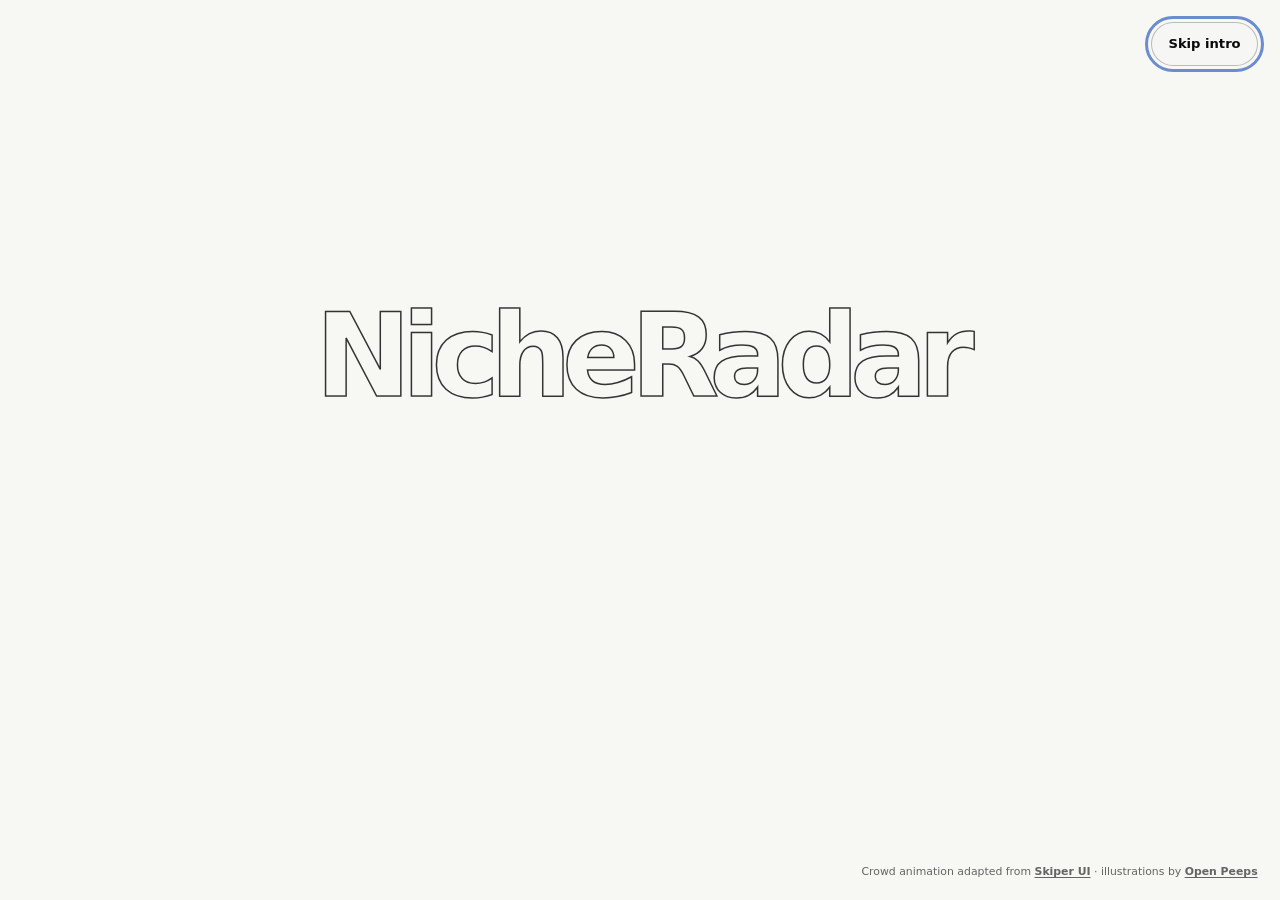
==== commit a8224a07: "feat: prepare NicheRadar portfolio staging" ====
--- a/frontend/index.html
+++ b/frontend/index.html
@@ -17,72 +17,70 @@
 
     <script>
       (() => {
-        const storageKey = "nicheradar-theme";
-        const systemTheme = window.matchMedia("(prefers-color-scheme: dark)")
-          .matches
-          ? "dark"
-          : "light";
+        const introSeenStorageKey = "nicheradar-brand-intro-seen";
+        const forceIntro = new URLSearchParams(window.location.search).get("intro") === "1";
+        const reducedMotion = window.matchMedia("(prefers-reduced-motion: reduce)").matches;
 
         try {
-          const savedTheme = window.localStorage.getItem(storageKey);
-
-          document.documentElement.dataset.theme =
-            savedTheme === "light" || savedTheme === "dark"
-              ? savedTheme
-              : systemTheme;
+          const introSeen = window.sessionStorage.getItem(introSeenStorageKey) === "true";
+
+          if (!reducedMotion && (forceIntro || !introSeen)) {
+            document.documentElement.classList.add("brand-intro-pending");
+          }
         } catch {
-          document.documentElement.dataset.theme = systemTheme;
+          if (!reducedMotion) {
+            document.documentElement.classList.add("brand-intro-pending");
+          }
         }
       })();
     </script>
 
     <link rel="stylesheet" href="styles.css" />
+    <script src="result-ranking.js" defer></script>
+    <script src="spelling-suggestion.js" defer></script>
+    <script src="analysis-summary.js" defer></script>
     <script src="app.js" defer></script>
+    <script src="intro.js" defer></script>
   </head>
 
   <body>
-    <button
-      id="theme-toggle"
-      class="theme-toggle"
-      type="button"
-      aria-label="Switch to dark mode"
-      aria-pressed="false"
-      title="Switch to dark mode"
+    <section
+      id="brand-intro"
+      class="brand-intro"
+      aria-label="NicheRadar introduction"
+      hidden
     >
-      <svg
-        class="theme-icon theme-icon-sun"
-        viewBox="0 0 24 24"
+      <canvas
+        id="brand-intro-canvas"
+        class="brand-intro-canvas"
         aria-hidden="true"
-      >
-        <circle cx="12" cy="12" r="4"></circle>
-        <path
-          d="
-            M12 2v2
-            M12 20v2
-            M4.93 4.93l1.42 1.42
-            M17.66 17.66l1.41 1.41
-            M2 12h2
-            M20 12h2
-            M4.93 19.07l1.42-1.41
-            M17.66 6.34l1.41-1.41
-          "
-        ></path>
-      </svg>
-
-      <svg
-        class="theme-icon theme-icon-moon"
-        viewBox="0 0 24 24"
-        aria-hidden="true"
-      >
-        <path
-          d="
-            M21 12.79
-            A9 9 0 1 1 11.21 3
-            A7 7 0 0 0 21 12.79
-          "
-        ></path>
-      </svg>
-    </button>
+      ></canvas>
+
+      <button id="skip-brand-intro" class="skip-brand-intro" type="button">
+        Skip intro
+      </button>
+
+      <div class="brand-intro-copy" aria-live="polite">
+        <p
+          class="brand-intro-line brand-intro-line-first"
+          data-intro-text="This is an average niche."
+        ></p>
+        <p
+          class="brand-intro-line brand-intro-line-second"
+          data-intro-text="Find one where you can actually stand out."
+        ></p>
+        <div class="brand-intro-wordmark" aria-hidden="true">
+          <span>NicheRadar</span>
+        </div>
+      </div>
+
+      <p class="brand-intro-credit">
+        Crowd animation adapted from
+        <a href="https://skiper-ui.com/v1/skiper39" target="_blank" rel="noreferrer">Skiper UI</a>
+        · illustrations by
+        <a href="https://www.openpeeps.com/" target="_blank" rel="noreferrer">Open Peeps</a>
+      </p>
+    </section>
 
     <main>
       <section
@@ -136,6 +134,13 @@
           </form>
 
           <p id="form-error" class="form-error" role="alert"></p>
+          <p
+            id="landing-status"
+            class="landing-status"
+            role="status"
+            tabindex="-1"
+          ></p>
+
           <p class="search-hint">
             You can try Cooking, Minecraft, AI Productivity Tools etc.
           </p>
@@ -176,7 +181,7 @@
             <p class="review-intro">
               Your original niche stays locked. Keep any of the suggested
               searches, remove the ones you do not need, or add your own — up to
-              five in total.
+              ten in total.
             </p>
 
             <form id="query-review-form" novalidate>
@@ -186,7 +191,7 @@
                   <strong id="review-niche">Marvel</strong>
                 </div>
                 <p id="query-count" aria-live="polite">
-                  1 to 5 queries allowed
+                  1 to 10 queries allowed
                 </p>
               </div>
 
@@ -225,6 +230,52 @@
       </section>
 
       <dialog
+        id="spelling-suggestion-dialog"
+        class="relevance-dialog spelling-suggestion-dialog"
+        aria-describedby="spelling-suggestion-description"
+        aria-labelledby="spelling-suggestion-title"
+      >
+        <div class="relevance-dialog-card">
+          <p class="eyebrow">Search suggestion</p>
+
+          <h2 id="spelling-suggestion-title">
+            Search instead for <span id="spelling-suggested-niche"></span>?
+          </h2>
+
+          <p
+            id="spelling-suggestion-description"
+            class="relevance-dialog-description"
+          >
+            We found a likely match for
+            <strong id="spelling-original-niche"></strong>.
+          </p>
+
+          <p class="relevance-dialog-note">
+            We&rsquo;ll only use this search if you choose it.
+          </p>
+
+          <div class="relevance-dialog-actions">
+            <button
+              id="keep-original-niche-button"
+              class="quiet-button"
+              type="button"
+            >
+              Keep original search
+            </button>
+
+            <button
+              id="use-spelling-suggestion-button"
+              class="continue-warning-button"
+              type="button"
+            >
+              <span id="use-spelling-suggestion-label">Search instead</span>
+              <span aria-hidden="true">&rarr;</span>
+            </button>
+          </div>
+        </div>
+      </dialog>
+
+      <dialog
         id="relevance-dialog"
         class="relevance-dialog"
         aria-labelledby="relevance-dialog-title"
@@ -297,10 +348,10 @@
             </button>
           </nav>
 
-          <button class="about-button" type="button">
+          <a class="about-button" href="/about">
             <span aria-hidden="true">i</span>
             About
-          </button>
+          </a>
         </aside>
 
         <div class="dashboard-content">
@@ -308,7 +359,6 @@
             <div>
               <p class="eyebrow">Niche analysis</p>
               <h1 id="dashboard-title">Marvel</h1>
-              <p>What&rsquo;s moving in this niche right now.</p>
             </div>
             <button
               id="mobile-new-analysis"
@@ -512,6 +562,54 @@
             </details>
           </section>
 
+          <section
+            id="analysis-summary-panel"
+            class="analysis-summary-panel"
+            aria-busy="true"
+            aria-describedby="analysis-summary-disclaimer"
+            aria-labelledby="analysis-summary-heading"
+          >
+            <div class="analysis-summary-heading-row">
+              <div>
+                <p class="eyebrow">Niche Summary</p>
+                <h2 id="analysis-summary-heading">Current Signal</h2>
+              </div>
+            </div>
+
+            <p
+              id="analysis-summary-status"
+              class="analysis-summary-status"
+              role="status"
+            >
+              Generating summary&hellip;
+            </p>
+
+            <ul id="analysis-summary-observations" hidden></ul>
+
+            <aside
+              id="new-creator-signal"
+              class="new-creator-signal"
+              aria-labelledby="new-creator-signal-heading"
+              hidden
+            >
+              <p id="new-creator-signal-heading" class="eyebrow">
+                New-creator signal
+              </p>
+              <p>
+                <strong id="new-creator-signal-label">—</strong>
+                <span id="new-creator-signal-rationale"></span>
+              </p>
+            </aside>
+
+            <p
+              id="analysis-summary-disclaimer"
+              class="analysis-summary-disclaimer"
+            >
+              Based on current public YouTube data, not a guarantee of growth
+              or income.
+            </p>
+          </section>
+
           <section class="stats-grid" aria-label="Analysis highlights">
             <article class="stat-card videos-stat">
               <span class="stat-icon mixed-icon" aria-hidden="true"
@@ -545,7 +643,19 @@
           <section class="results-section" aria-labelledby="results-heading">
             <div class="results-heading-row">
               <div>
-                <p class="eyebrow">Ranked by views per day</p>
+                <div class="results-ranking-row">
+                  <p class="eyebrow">Ranked by</p>
+                  <label class="ranking-control" for="result-ranking">
+                    <span class="sr-only">Rank results by</span>
+                    <select id="result-ranking" name="result-ranking">
+                      <option value="views_per_day">Views/Day</option>
+                      <option value="views">Total Views</option>
+                      <option value="subscriber_multiplier">
+                        Subscriber Multiplier
+                      </option>
+                    </select>
+                  </label>
+                </div>
                 <h2 id="results-heading">Top-performing Short candidates</h2>
               </div>
 
--- a/frontend/styles.css
+++ b/frontend/styles.css
@@ -1,61 +1,4 @@
 :root {
-  color-scheme: light;
-
-  --ink: #0b0b0d;
-  --muted: #6f716f;
-  --canvas: #f7f4ed;
-  --panel: #fffdf8;
-  --line: #e5e0d6;
-  --exceptional: #6b8cce;
-  --exceptional-soft: #dfe8f8;
-  --breakout: #78c0a8;
-  --breakout-soft: #deeee7;
-    /*
-   * Virality and Confidence Score colours.
-   *
-   * Virality reuses the existing breakout green.
-   * Confidence uses a warm gold that remains readable in both themes.
-   */
-  --confidence: #d6b56d;
-  --confidence-soft: #f3e8c7;
-  --confidence-text: #76570f;
-  --score-track: #d8ddd9;
-  --tooltip-surface: #242428;
-  --tooltip-text: #fffdf8;
-  --inverse-text: #ffffff;
-  --thumbnail-detail: #ffffff;
-  --floating-shadow: rgba(11, 11, 13, 0.14);
-  --field-background: #ffffff;
-  --field-text: #0b0b0d;
-  --field-placeholder: #777971;
-  --field-caret: #0b0b0d;
-  --sidebar-surface: rgba(255, 253, 248, 0.72);
-  --danger: #8d423c;
-  --danger-soft: #f2e7e1;
-  --landing-glow: rgba(255, 255, 255, 0.86);
-  --search-surface: rgba(255, 255, 255, 0.94);
-  --search-border: rgba(11, 11, 13, 0.12);
-  --search-shadow: 0 20px 60px rgba(58, 53, 42, 0.12);
-  --search-focus-shadow:
-    0 20px 60px rgba(58, 53, 42, 0.12),
-    0 0 0 4px rgba(107, 140, 206, 0.13);
-  --search-button-background: #0b0b0d;
-  --search-button-hover: #242428;
-  --search-button-text: #ffffff;
-  --search-button-divider: transparent;
-  --review-surface: rgba(255, 253, 248, 0.94);
-  --review-shadow: 0 28px 80px rgba(58, 53, 42, 0.1);
-  --exceptional-text: #344e82;
-  --breakout-text: #315f50;
-  --navigation-text: #4c4d4b;
-  --query-chip-text: #555653;
-  --error-text: #9c3f3f;
-  --locked-gradient-angle: 100deg;
-  --locked-exceptional-border: rgba(107, 140, 206, 0.28);
-  --locked-breakout-border: rgba(120, 192, 168, 0.5);
-}
-
-html[data-theme="dark"] {
   color-scheme: dark;
 
   --ink: #f7f4ed;
@@ -63,9 +6,19 @@
   --canvas: #0b0b0d;
   --panel: #151518;
   --line: #353238;
+  --exceptional: #6b8cce;
   --exceptional-soft: #202c45;
+  --breakout: #78c0a8;
   --breakout-soft: #1e3831;
+  /* Virality reuses breakout green; confidence uses warm gold. */
+  --confidence: #d6b56d;
+  --confidence-soft: #3b321e;
+  --confidence-text: #d6b56d;
+  --score-track: #2b2c2f;
+  --tooltip-surface: #242428;
+  --tooltip-text: #f7f4ed;
   --inverse-text: #1b1b1f;
+  --thumbnail-detail: #ffffff;
   --floating-shadow: rgba(0, 0, 0, 0.4);
   --field-background: #0b0b0d;
   --field-text: #f7f4ed;
@@ -93,11 +46,6 @@
   --locked-gradient-angle: 90deg;
   --locked-exceptional-border: rgba(107, 140, 206, 0.5);
   --locked-breakout-border: rgba(120, 192, 168, 0.55);
-  --confidence-soft: #3b321e;
-  --confidence-text: #d6b56d;
-  --score-track: #2b2c2f;
-  --tooltip-surface: #242428;
-  --tooltip-text: #f7f4ed;
 }
 
 * {
@@ -123,7 +71,8 @@
 }
 
 button,
-input {
+input,
+select {
   font: inherit;
 }
 
@@ -332,6 +281,17 @@
   font-weight: 650;
 }
 
+.landing-status {
+  margin: 0.4rem 0 0;
+  color: var(--muted);
+  font-size: 0.84rem;
+  font-weight: 650;
+}
+
+.landing-status:empty {
+  display: none;
+}
+
 .search-hint {
   margin: 0.2rem 0 0;
   color: var(--muted);
@@ -647,6 +607,7 @@
 
 .nav-button,
 .about-button {
+  text-decoration: none;
   display: flex;
   padding: 0.8rem 1rem;
   align-items: center;
@@ -706,16 +667,11 @@
 
 .dashboard-header h1 {
   margin: 0;
-  font-size: clamp(3.1rem, 6vw, 5.8rem);
+  font-size: clamp(3.1rem, 6vw, 4.8rem);
   font-weight: 780;
   letter-spacing: -0.075em;
   line-height: 0.95;
   text-transform: capitalize;
-}
-
-.dashboard-header > div > p:last-child {
-  margin: 1rem 0 0;
-  color: var(--muted);
 }
 
 .mobile-new-analysis {
@@ -761,7 +717,7 @@
   padding: 0.56rem 0.8rem;
   background: var(--panel);
   border: 1px solid var(--line);
-  border-radius: 999px;
+  border-radius: 0.65rem;
   color: var(--query-chip-text);
   font-size: 0.76rem;
 }
@@ -1079,6 +1035,144 @@
 }
 
 /*
+ * AI summary
+ *
+ * This follows the score panel's calm, full-width card treatment while
+ * keeping AI interpretation visually distinct from deterministic scoring.
+ */
+.analysis-summary-panel {
+  --summary-signal-color: var(--breakout);
+
+  margin-top: 1.25rem;
+  padding: 1.6rem 1.7rem;
+  background: var(--panel);
+  border: 1px solid var(--line);
+  border-radius: 1.2rem;
+}
+
+.analysis-summary-heading-row {
+  display: flex;
+  align-items: flex-start;
+  justify-content: space-between;
+  gap: 1rem;
+}
+
+.analysis-summary-heading-row .eyebrow {
+  margin-bottom: 0.62rem;
+}
+
+.analysis-summary-heading-row h2 {
+  margin: 0;
+  font-size: clamp(1.18rem, 2.2vw, 1.5rem);
+  letter-spacing: -0.04em;
+  line-height: 1.15;
+}
+
+.analysis-summary-status {
+  margin: 1.25rem 0 0;
+  color: var(--muted);
+  font-size: 0.9rem;
+  line-height: 1.55;
+}
+
+.analysis-summary-status[data-state="unavailable"] {
+  color: var(--muted);
+}
+
+#analysis-summary-observations {
+  display: grid;
+  padding: 0;
+  margin: 1.25rem 0 0;
+  gap: 0.7rem;
+  list-style: none;
+}
+
+#analysis-summary-observations li {
+  position: relative;
+  padding-left: 1.25rem;
+  color: var(--muted);
+  font-size: 0.91rem;
+  line-height: 1.58;
+}
+
+#analysis-summary-observations li::before {
+  position: absolute;
+  top: 0.62em;
+  left: 0;
+  width: 0.48rem;
+  height: 0.48rem;
+  background: var(--summary-signal-color);
+  border-radius: 50%;
+  content: "";
+}
+
+.analysis-summary-panel[data-signal="favourable"] {
+  --summary-signal-color: var(--exceptional-text);
+}
+
+.analysis-summary-panel[data-signal="mixed"] {
+  --summary-signal-color: var(--breakout-text);
+}
+
+.analysis-summary-panel[data-signal="limited"] {
+  --summary-signal-color: var(--confidence-text);
+}
+
+.analysis-summary-panel[data-signal="insufficient_evidence"] {
+  --summary-signal-color: var(--muted);
+}
+
+.new-creator-signal {
+  margin-top: 1.3rem;
+  padding-top: 1.1rem;
+  border-top: 1px solid var(--line);
+}
+
+.new-creator-signal .eyebrow {
+  margin-bottom: 0.45rem;
+}
+
+.new-creator-signal > p:last-child {
+  margin: 0;
+  color: var(--muted);
+  font-size: 0.9rem;
+  line-height: 1.55;
+}
+
+.new-creator-signal strong {
+  color: var(--ink);
+}
+
+.new-creator-signal strong::after {
+  color: var(--muted);
+  content: " — ";
+  font-weight: 500;
+}
+
+.new-creator-signal[data-signal="favourable"] strong {
+  color: var(--exceptional-text);
+}
+
+.new-creator-signal[data-signal="mixed"] strong {
+  color: var(--breakout-text);
+}
+
+.new-creator-signal[data-signal="limited"] strong {
+  color: var(--confidence-text);
+}
+
+.new-creator-signal[data-signal="insufficient_evidence"] strong {
+  color: var(--muted);
+}
+
+.analysis-summary-disclaimer {
+  margin: 1.15rem 0 0;
+  color: var(--muted);
+  font-size: 0.72rem;
+  line-height: 1.45;
+}
+
+/*
  * Four Virality Score components.
  *
  * CSS Grid keeps all four equally sized on larger screens.
@@ -1201,6 +1295,72 @@
   align-items: flex-end;
   justify-content: space-between;
   gap: 2rem;
+}
+
+.results-ranking-row {
+  display: flex;
+  align-items: center;
+  flex-wrap: wrap;
+  gap: 0.55rem;
+}
+
+.results-ranking-row .eyebrow {
+  margin: 0;
+}
+
+.ranking-control {
+  position: relative;
+  display: inline-flex;
+  align-items: center;
+}
+
+.ranking-control::after {
+  position: absolute;
+  top: 50%;
+  right: 0.78rem;
+  width: 0.42rem;
+  height: 0.42rem;
+  border-right: 1.5px solid currentColor;
+  border-bottom: 1.5px solid currentColor;
+  content: "";
+  pointer-events: none;
+  transform: translateY(-68%) rotate(45deg);
+}
+
+.ranking-control select {
+  min-height: 2.15rem;
+  padding: 0.35rem 2rem 0.35rem 0.72rem;
+  appearance: none;
+  background: var(--panel);
+  border: 1px solid var(--line);
+  border-radius: 0.65rem;
+  box-shadow: 0 0.45rem 1.25rem var(--floating-shadow);
+  color: var(--ink);
+  color-scheme: inherit;
+  cursor: pointer;
+  font-size: 0.76rem;
+  font-weight: 720;
+  line-height: 1.2;
+  transition:
+    background-color 160ms ease,
+    border-color 160ms ease,
+    box-shadow 160ms ease,
+    transform 160ms ease;
+}
+
+.ranking-control select:hover {
+  border-color: var(--exceptional);
+  transform: translateY(-1px);
+}
+
+.ranking-control select:focus-visible {
+  outline: 3px solid var(--exceptional);
+  outline-offset: 3px;
+}
+
+.ranking-control option {
+  background: var(--panel);
+  color: var(--ink);
 }
 
 .results-heading-row h2 {
@@ -1413,83 +1573,645 @@
   text-align: center;
 }
 
-/* Global light/dark theme control. */
-.theme-toggle {
+/* First-visit brand introduction. */
+body.intro-active {
+  overflow: hidden;
+}
+
+html.brand-intro-pending #brand-intro[hidden] {
+  display: grid !important;
+}
+
+.brand-intro {
   position: fixed;
-  z-index: 1000;
-  top: 1.25rem;
-  right: 1.25rem;
-
+  z-index: 2000;
+  inset: 0;
   display: grid;
-  width: 3rem;
-  height: 3rem;
+  overflow: hidden;
+  place-items: center;
+  background: #050607;
+  color: #f7f7f4;
+  isolation: isolate;
+  opacity: 1;
+  transition: opacity 400ms ease;
+}
+
+.brand-intro::before,
+.brand-intro::after {
+  position: absolute;
+  z-index: -1;
+  content: "";
+  pointer-events: none;
+}
+
+.brand-intro::before {
+  inset: 0;
+  background:
+    linear-gradient(180deg, rgba(255, 255, 255, 0.035), transparent 34%),
+    radial-gradient(circle at 50% 100%, rgba(255, 255, 255, 0.07), transparent 45%);
+}
+
+.brand-intro::after {
+  width: min(106vw, 1500px);
+  height: min(106vw, 1500px);
+  border-radius: 50%;
+  background:
+    conic-gradient(
+      from 130deg,
+      rgba(107, 140, 206, 0.75),
+      rgba(120, 192, 168, 0.56),
+      rgba(16, 23, 27, 0.35),
+      rgba(107, 140, 206, 0.75)
+    );
+  filter: blur(90px);
+  opacity: 0;
+  transform: scale(0.32);
+}
+
+.brand-intro.is-playing::after {
+  animation: brand-intro-colour-arrival 1.4s 8.05s cubic-bezier(0.16, 0.85, 0.25, 1) forwards;
+}
+
+.brand-intro.is-exiting {
+  opacity: 0;
+  pointer-events: none;
+}
+
+.brand-intro-crowd {
+  position: absolute;
+  inset: 0;
+  overflow: hidden;
+  pointer-events: none;
+}
+
+.brand-intro-crowd::after {
+  position: absolute;
+  z-index: 2;
+  inset: 0;
+  content: "";
+  background: linear-gradient(180deg, #050607 0%, transparent 28%, transparent 60%, #050607 100%);
+  pointer-events: none;
+}
+
+.brand-intro-crowd-row {
+  position: absolute;
+  bottom: -5vw;
+  display: flex;
+  width: max-content;
+  align-items: end;
+  gap: 0;
+  opacity: 0;
+}
+
+.brand-intro-crowd-row img,
+.brand-intro-standout img {
+  display: block;
+  width: clamp(8.5rem, 16vw, 17rem);
+  height: auto;
+  flex: 0 0 auto;
+  filter: grayscale(1) contrast(1.16);
+  transform-origin: center bottom;
+}
+
+.brand-intro-crowd-row > img + img,
+.brand-intro-crowd-row > img + .brand-intro-standout,
+.brand-intro-crowd-row > .brand-intro-standout + img {
+  margin-left: clamp(-3rem, -4.8vw, -1.75rem);
+}
+
+.brand-intro-crowd-row-back {
+  z-index: 0;
+  bottom: 27vh;
+  left: -11vw;
+  filter: brightness(0.58);
+  transform: scale(0.78);
+  transform-origin: left bottom;
+}
+
+.brand-intro-crowd-row-back.is-duplicate {
+  bottom: 20vh;
+  left: -44vw;
+  filter: brightness(0.48);
+  transform: scale(0.71);
+}
+
+.brand-intro-crowd-row-back img {
+  width: clamp(8rem, 14.5vw, 15rem);
+}
+
+.brand-intro-crowd-row-middle {
+  z-index: 1;
+  bottom: 9vh;
+  left: -8vw;
+  transform: scale(0.92);
+  transform-origin: left bottom;
+}
+
+.brand-intro-crowd-row-middle.is-duplicate {
+  bottom: 1vh;
+  left: -41vw;
+  filter: brightness(0.78);
+  transform: scale(0.84);
+}
+
+.brand-intro-crowd-row-front {
+  z-index: 3;
+  bottom: -7vw;
+  left: -5vw;
+}
+
+.brand-intro-crowd-row-front.is-duplicate {
+  z-index: 2;
+  bottom: -9vw;
+  left: -38vw;
+  filter: brightness(0.74);
+  transform: scale(0.93);
+}
+
+.brand-intro.is-playing .brand-intro-crowd-row {
+  animation: brand-intro-crowd-enter 800ms 180ms ease-out forwards;
+}
+
+.brand-intro.is-playing .brand-intro-crowd-row-back {
+  animation:
+    brand-intro-crowd-enter 800ms 180ms ease-out forwards,
+    brand-intro-crowd-drift-back 18s 980ms ease-in-out infinite alternate;
+}
+
+.brand-intro.is-playing .brand-intro-crowd-row-middle {
+  animation:
+    brand-intro-crowd-enter 900ms 310ms ease-out forwards,
+    brand-intro-crowd-drift-middle 14s 1.2s ease-in-out infinite alternate;
+}
+
+.brand-intro.is-playing .brand-intro-crowd-row-front {
+  animation:
+    brand-intro-crowd-enter 1s 430ms ease-out forwards,
+    brand-intro-crowd-drift-front 12s 1.45s ease-in-out infinite alternate;
+}
+
+.brand-intro.is-playing .brand-intro-crowd-row-back.is-duplicate {
+  animation:
+    brand-intro-crowd-enter 850ms 270ms ease-out forwards,
+    brand-intro-crowd-drift-back-reverse 16s 1.1s ease-in-out infinite alternate;
+}
+
+.brand-intro.is-playing .brand-intro-crowd-row-middle.is-duplicate {
+  animation:
+    brand-intro-crowd-enter 950ms 390ms ease-out forwards,
+    brand-intro-crowd-drift-middle-reverse 13s 1.32s ease-in-out infinite alternate;
+}
+
+.brand-intro.is-playing .brand-intro-crowd-row-front.is-duplicate {
+  animation:
+    brand-intro-crowd-enter 1.05s 500ms ease-out forwards,
+    brand-intro-crowd-drift-front-reverse 11s 1.55s ease-in-out infinite alternate;
+}
+
+.brand-intro-crowd-row img {
+  animation: brand-intro-person-bob 2.4s ease-in-out infinite alternate;
+}
+
+.brand-intro-crowd-row img:nth-child(2n) {
+  animation-delay: -1.1s;
+}
+
+.brand-intro-crowd-row img:nth-child(3n) {
+  animation-duration: 3.25s;
+  animation-delay: -1.8s;
+}
+
+.brand-intro-crowd-row img:nth-child(4n) {
+  animation-duration: 2.05s;
+  animation-delay: -0.65s;
+}
+
+.brand-intro-standout {
+  position: relative;
+  flex: 0 0 auto;
+  width: clamp(9.5rem, 20vw, 21rem);
+  margin-inline: clamp(-2.4rem, -4vw, -1.25rem);
+  opacity: 0;
+  transform: translateY(1.8rem) scale(0.92);
+}
+
+.brand-intro-standout::before {
+  position: absolute;
+  z-index: -1;
+  inset: 16% -12% -5%;
+  content: "";
+  border-radius: 48% 48% 16% 16%;
+  background: radial-gradient(circle, rgba(120, 192, 168, 0.74), rgba(107, 140, 206, 0.18) 52%, transparent 72%);
+  filter: blur(18px);
+  opacity: 0;
+  transform: scale(0.74);
+}
+
+.brand-intro-standout img {
+  width: 100%;
+  filter: grayscale(1) contrast(1.2);
+}
+
+.brand-intro.is-playing .brand-intro-standout {
+  animation: brand-intro-standout-arrival 900ms 2.1s cubic-bezier(0.2, 0.85, 0.3, 1) forwards;
+}
+
+.brand-intro.is-playing .brand-intro-standout::before {
+  animation: brand-intro-standout-glow 1.1s 2.45s ease-out forwards;
+}
+
+.brand-intro.is-playing .brand-intro-standout img {
+  animation: brand-intro-standout-tint 1s 2.45s ease-out forwards;
+}
+
+.brand-intro-copy {
+  position: relative;
+  z-index: 4;
+  width: min(760px, calc(100vw - 3rem));
+  padding-bottom: clamp(10rem, 22vh, 15rem);
+  text-align: center;
+}
+
+.brand-intro-line {
+  margin: 0;
+  opacity: 0;
+  font-size: clamp(2.3rem, 5vw, 5.2rem);
+  font-weight: 780;
+  letter-spacing: -0.075em;
+  line-height: 0.97;
+  transform: translateX(-1.3rem);
+}
+
+.brand-intro-line + .brand-intro-line {
+  margin-top: 0.22em;
+}
+
+.brand-intro-line-second {
+  max-width: 720px;
+  margin-right: auto;
+  margin-left: auto;
+  font-size: clamp(1.35rem, 3.05vw, 3rem);
+  font-weight: 670;
+  letter-spacing: -0.05em;
+}
+
+.brand-intro.is-playing .brand-intro-line-first {
+  animation: brand-intro-line-in 120ms 2.8s ease-out forwards;
+}
+
+.brand-intro.is-playing .brand-intro-line-second {
+  animation: brand-intro-line-in 120ms 4.9s ease-out forwards;
+}
+
+.brand-intro-wordmark {
+  display: inline-flex;
+  margin-top: 2.35rem;
+  align-items: center;
+  gap: 0.78rem;
+  padding: 0.8rem 1.15rem 0.82rem;
+  background: #020303;
+  border: 1px solid rgba(247, 247, 244, 0.55);
+  box-shadow: 0 0 0 0 rgba(120, 192, 168, 0);
+  opacity: 0;
+  font-size: clamp(1.35rem, 2.25vw, 1.85rem);
+  font-weight: 780;
+  letter-spacing: -0.045em;
+  transform: translateY(1rem);
+}
+
+.brand-intro-wordmark img {
+  width: 2.15rem;
+  height: 2.15rem;
+  filter: grayscale(1) brightness(3);
+}
+
+.brand-intro.is-playing .brand-intro-wordmark {
+  animation:
+    brand-intro-copy-in 650ms 7.15s cubic-bezier(0.22, 0.8, 0.24, 1) forwards,
+    brand-intro-wordmark-radiate 1.4s 8s ease-out forwards;
+}
+
+.skip-brand-intro {
+  position: absolute;
+  z-index: 2;
+  top: 1.4rem;
+  right: 1.4rem;
+  min-height: 2.7rem;
+  padding: 0 1rem;
+  background: rgba(5, 6, 7, 0.72);
+  border: 1px solid rgba(247, 247, 244, 0.38);
+  border-radius: 999px;
+  color: #f7f7f4;
+  cursor: pointer;
+  font-size: 0.82rem;
+  font-weight: 750;
+  transition:
+    background-color 160ms ease,
+    transform 160ms ease;
+}
+
+.skip-brand-intro:hover {
+  background: #f7f7f4;
+  color: #090909;
+  transform: translateY(-1px);
+}
+
+.skip-brand-intro:focus-visible {
+  outline: 3px solid #6b8cce;
+  outline-offset: 3px;
+}
+
+@keyframes brand-intro-copy-in {
+  to {
+    opacity: 1;
+    transform: translateY(0);
+  }
+}
+
+@keyframes brand-intro-line-in {
+  to {
+    opacity: 1;
+    transform: translateX(0);
+  }
+}
+
+@keyframes brand-intro-colour-arrival {
+  to {
+    opacity: 0.68;
+    transform: scale(1.35);
+  }
+}
+
+@keyframes brand-intro-crowd-enter {
+  from {
+    opacity: 0;
+  }
+
+  to {
+    opacity: 1;
+  }
+}
+
+@keyframes brand-intro-crowd-drift-back {
+  from {
+    translate: -5vw 0;
+  }
+
+  to {
+    translate: 5vw 0.75rem;
+  }
+}
+
+@keyframes brand-intro-crowd-drift-middle {
+  from {
+    translate: 4vw 0;
+  }
+
+  to {
+    translate: -5vw -0.7rem;
+  }
+}
+
+@keyframes brand-intro-crowd-drift-front {
+  from {
+    translate: -3vw 0;
+  }
+
+  to {
+    translate: 4vw 0.85rem;
+  }
+}
+
+@keyframes brand-intro-crowd-drift-back-reverse {
+  from {
+    translate: 5vw 0.55rem;
+  }
+
+  to {
+    translate: -5vw 0;
+  }
+}
+
+@keyframes brand-intro-crowd-drift-middle-reverse {
+  from {
+    translate: -4vw -0.45rem;
+  }
+
+  to {
+    translate: 5vw 0.65rem;
+  }
+}
+
+@keyframes brand-intro-crowd-drift-front-reverse {
+  from {
+    translate: 4vw 0.65rem;
+  }
+
+  to {
+    translate: -4vw -0.25rem;
+  }
+}
+
+@keyframes brand-intro-person-bob {
+  from {
+    transform: translateY(0.35rem) rotate(-0.8deg);
+  }
+
+  to {
+    transform: translateY(-0.85rem) rotate(0.8deg);
+  }
+}
+
+@keyframes brand-intro-standout-arrival {
+  to {
+    opacity: 1;
+    transform: translateY(0) scale(1);
+  }
+}
+
+@keyframes brand-intro-standout-glow {
+  to {
+    opacity: 1;
+    transform: scale(1);
+  }
+}
+
+@keyframes brand-intro-standout-tint {
+  to {
+    filter: grayscale(0) sepia(0.48) saturate(1.5) hue-rotate(108deg) brightness(0.94) contrast(1.12);
+  }
+}
+
+@keyframes brand-intro-wordmark-radiate {
+  to {
+    box-shadow:
+      0 0 0 0.4rem rgba(120, 192, 168, 0.08),
+      0 0 3rem 1.35rem rgba(107, 140, 206, 0.34),
+      0 0 7rem 2.3rem rgba(120, 192, 168, 0.16);
+  }
+}
+
+/* Skiper Canvas Crowd adaptation: keep the source component's light, ink-on-paper scene. */
+.brand-intro {
+  background: #f7f7f4;
+  color: #090909;
+}
+
+.brand-intro::before,
+.brand-intro::after {
+  z-index: 1;
+}
+
+.brand-intro::before {
+  background:
+    linear-gradient(180deg, rgba(247, 247, 244, 0.98) 0%, rgba(247, 247, 244, 0.7) 21%, transparent 49%),
+    linear-gradient(0deg, rgba(247, 247, 244, 0.72) 0%, transparent 34%);
+}
+
+.brand-intro::after {
+  top: 42%;
+  left: 50%;
+  width: min(100vw, 1450px);
+  height: min(100vw, 1450px);
+  background:
+    conic-gradient(
+      from 130deg,
+      rgba(107, 140, 206, 0.74),
+      rgba(120, 192, 168, 0.65),
+      rgba(214, 181, 109, 0.42),
+      rgba(107, 140, 206, 0.74)
+    );
+  filter: blur(88px);
+  mix-blend-mode: multiply;
+  transform: translate(-50%, -50%) scale(0.3);
+}
+
+.brand-intro.is-playing::after {
+  animation: brand-intro-skiper-colour-arrival 1.35s 8.05s ease-out forwards;
+}
+
+.brand-intro-canvas {
+  position: absolute;
+  z-index: 2;
+  inset: 0;
+  width: 100%;
+  height: 100%;
+}
+
+.brand-intro-copy {
+  z-index: 2;
+  padding-bottom: clamp(11rem, 26vh, 17rem);
+  color: #090909;
+}
+
+.brand-intro-copy {
+  z-index: 3;
+}
+
+.brand-intro-wordmark {
+  position: relative;
+  z-index: 2;
+  border-color: rgba(247, 247, 244, 0.66);
+}
+
+.brand-intro-copy .brand-intro-wordmark {
+  position: fixed;
+  top: 0;
+  left: 0;
+  translate: 0 0;
+  margin: 0;
   padding: 0;
-  place-items: center;
-
-  background: var(--panel);
-  border: 1px solid var(--line);
-  border-radius: 50%;
-  box-shadow: 0 0.8rem 2rem var(--floating-shadow);
-  color: var(--ink);
-
-  cursor: pointer;
-
-  transition:
-    background-color 180ms ease,
-    border-color 180ms ease,
-    color 180ms ease,
-    transform 180ms ease,
-    box-shadow 180ms ease;
-}
-
-.theme-toggle:hover {
-  border-color: var(--exceptional);
-  transform: translateY(-2px);
-}
-
-.theme-toggle:active {
-  transform: translateY(0);
-}
-
-.theme-toggle:focus-visible {
-  outline: 3px solid var(--exceptional);
-  outline-offset: 3px;
-}
-
-.theme-icon {
-  grid-area: 1 / 1;
-  width: 1.25rem;
-  height: 1.25rem;
-
-  fill: none;
-  stroke: currentColor;
-  stroke-linecap: round;
-  stroke-linejoin: round;
-  stroke-width: 1.8;
-
-  transition:
-    opacity 180ms ease,
-    transform 180ms ease;
-}
-
-.theme-icon-sun {
-  opacity: 0;
-  transform: rotate(-35deg) scale(0.7);
-}
-
-.theme-icon-moon {
-  opacity: 1;
-  transform: rotate(0) scale(1);
-}
-
-html[data-theme="dark"] .theme-icon-sun {
-  opacity: 1;
-  transform: rotate(0) scale(1);
-}
-
-html[data-theme="dark"] .theme-icon-moon {
-  opacity: 0;
-  transform: rotate(35deg) scale(0.7);
+  background: transparent;
+  border: 0;
+  box-shadow: none;
+  color: #f7f7f4;
+  gap: 0;
+  font-size: clamp(4.2rem, 9vw, 8.6rem);
+  line-height: 0.92;
+  letter-spacing: -0.085em;
+  mix-blend-mode: difference;
+  -webkit-text-stroke: 1.5px rgba(9, 9, 9, 0.78);
+  text-shadow: 0 0 1px rgba(9, 9, 9, 0.84);
+}
+
+.brand-intro-copy {
+  position: absolute;
+  top: clamp(4.8rem, 10vh, 8rem);
+  right: 0;
+  left: 0;
+  width: min(760px, calc(100vw - 3rem));
+  margin: 0 auto;
+  padding: 0;
+  translate: none;
+}
+
+.brand-intro-line {
+  font-size: clamp(2.1rem, 4vw, 4rem);
+}
+
+.brand-intro-line-second {
+  max-width: 640px;
+  font-size: clamp(1.2rem, 2.35vw, 2.3rem);
+}
+
+.brand-intro-line + .brand-intro-line {
+  margin-top: 0.36em;
+}
+
+/* Keep the final landing-page reveal free of an intro overlay. */
+.brand-intro::after {
+  display: none;
+}
+
+.brand-intro.is-playing::after {
+  animation: none;
+}
+
+.brand-intro.is-playing .brand-intro-wordmark {
+  animation: brand-intro-copy-in 350ms 7s cubic-bezier(0.22, 0.8, 0.24, 1) forwards;
+  box-shadow: none;
+}
+
+.brand-intro-wordmark img {
+  filter: grayscale(1) brightness(3);
+}
+
+.skip-brand-intro {
+  z-index: 4;
+  background: rgba(247, 247, 244, 0.78);
+  border-color: rgba(9, 9, 9, 0.25);
+  color: #090909;
+}
+
+.skip-brand-intro:hover {
+  background: #090909;
+  color: #f7f7f4;
+}
+
+.brand-intro-credit {
+  position: absolute;
+  z-index: 4;
+  right: 1.4rem;
+  bottom: 1.25rem;
+  max-width: min(29rem, calc(100vw - 2.8rem));
+  margin: 0;
+  color: rgba(9, 9, 9, 0.62);
+  font-size: 0.68rem;
+  line-height: 1.35;
+  text-align: right;
+}
+
+.brand-intro-credit a {
+  color: inherit;
+  font-weight: 720;
+  text-underline-offset: 0.16em;
+}
+
+@keyframes brand-intro-skiper-colour-arrival {
+  to {
+    opacity: 0.63;
+    transform: translate(-50%, -50%) scale(1.28);
+  }
 }
 
 @media (max-width: 1050px) {
@@ -1546,12 +2268,15 @@
 }
 
 @media (max-width: 640px) {
-  .theme-toggle {
-    top: 0.85rem;
-    right: 0.85rem;
-    width: 2.75rem;
-    height: 2.75rem;
-  }
+  .brand-intro-copy {
+    padding-bottom: 10.5rem;
+  }
+
+  .skip-brand-intro {
+    top: 0.9rem;
+    right: 0.9rem;
+  }
+
 }
 
 @media (max-width: 560px) {
@@ -1592,6 +2317,15 @@
     display: none;
   }
 
+  .niche-form button:disabled .start-analysis-label {
+    display: inline;
+    font-size: 0.72rem;
+  }
+
+  .niche-form button:disabled .button-arrow {
+    display: none;
+  }
+
   .niche-form button .button-arrow {
     font-size: 1.2rem;
   }
@@ -1673,6 +2407,10 @@
 }
 
 @media (prefers-reduced-motion: reduce) {
+  .brand-intro {
+    display: none;
+  }
+
   *,
   *::before,
   *::after {
@@ -1715,6 +2453,12 @@
   margin: 1rem 0 1.4rem;
   color: var(--muted);
   line-height: 1.6;
+}
+
+.spelling-suggestion-dialog h2,
+.spelling-suggestion-dialog strong,
+.spelling-suggestion-dialog button {
+  overflow-wrap: anywhere;
 }
 
 .relevance-warning-list {
@@ -1811,4 +2555,4 @@
     width: auto;
     font-size: 0.8rem;
   }
-}+}
